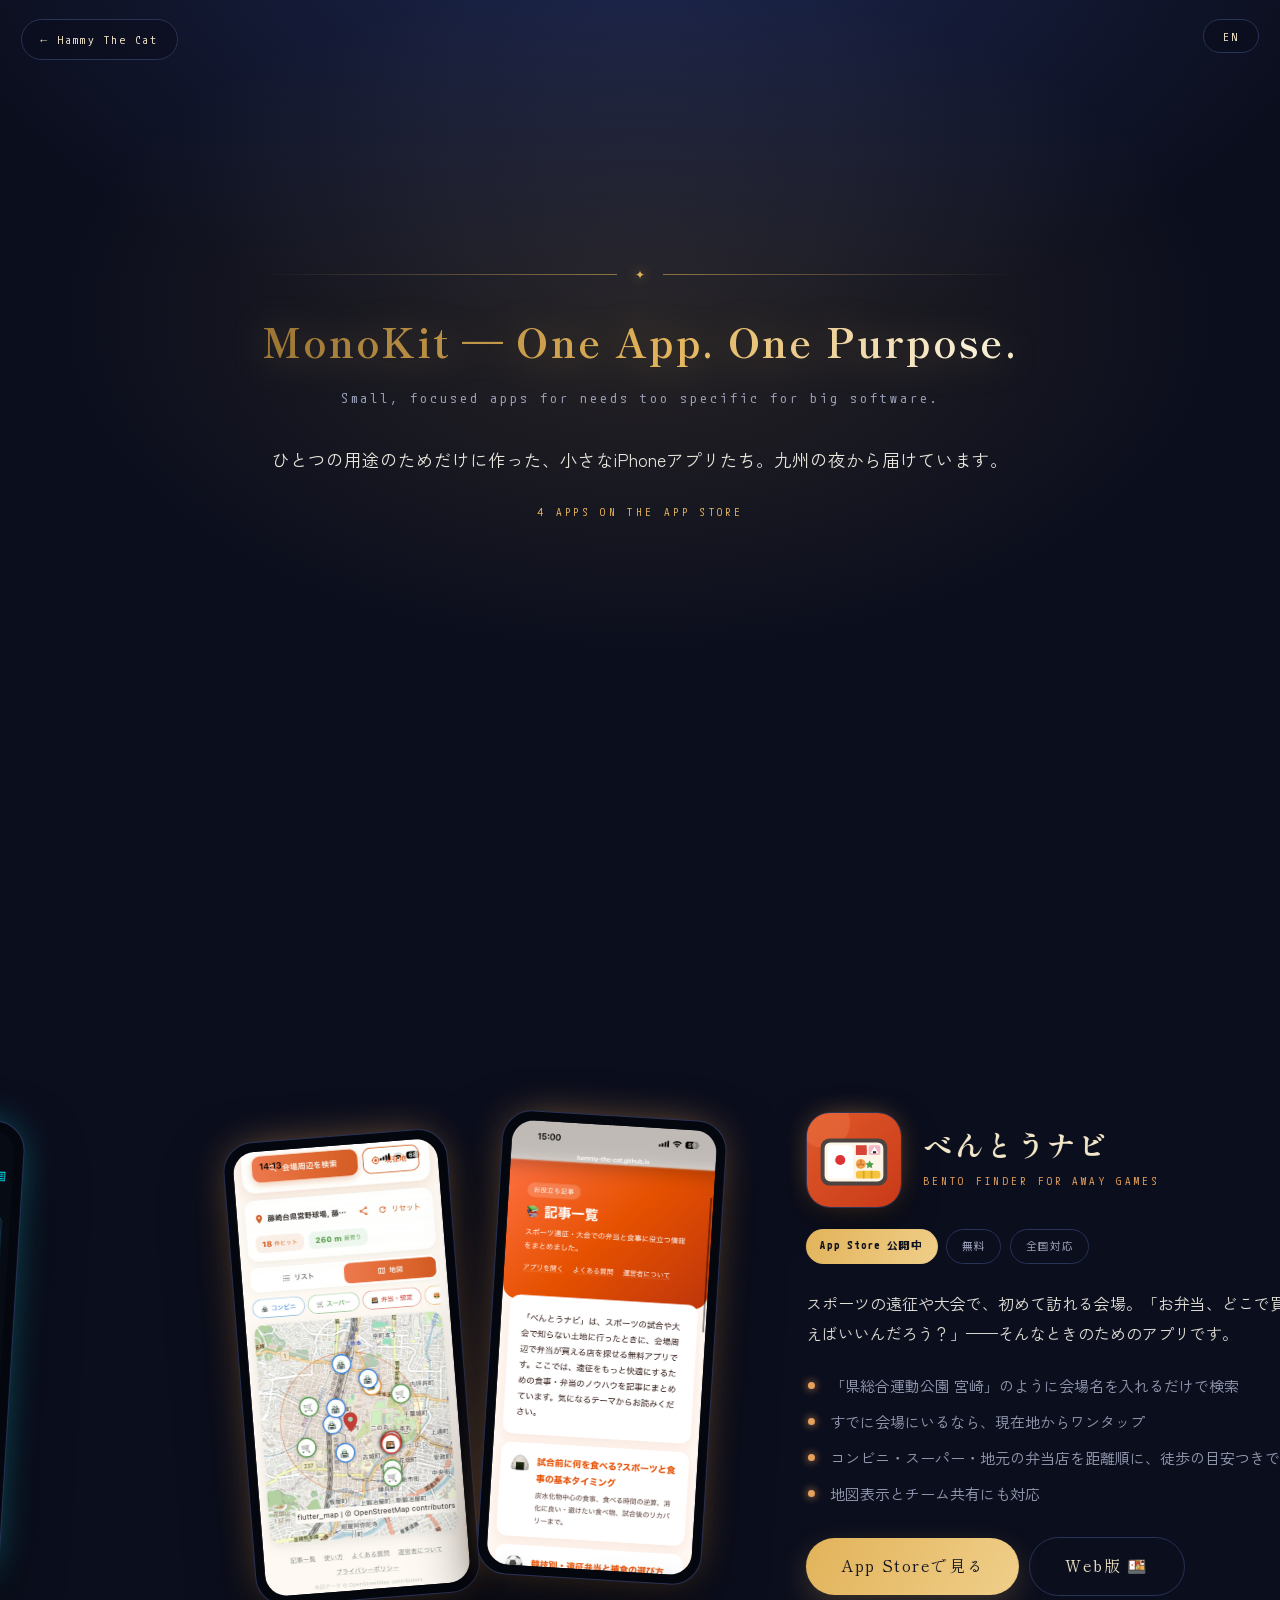
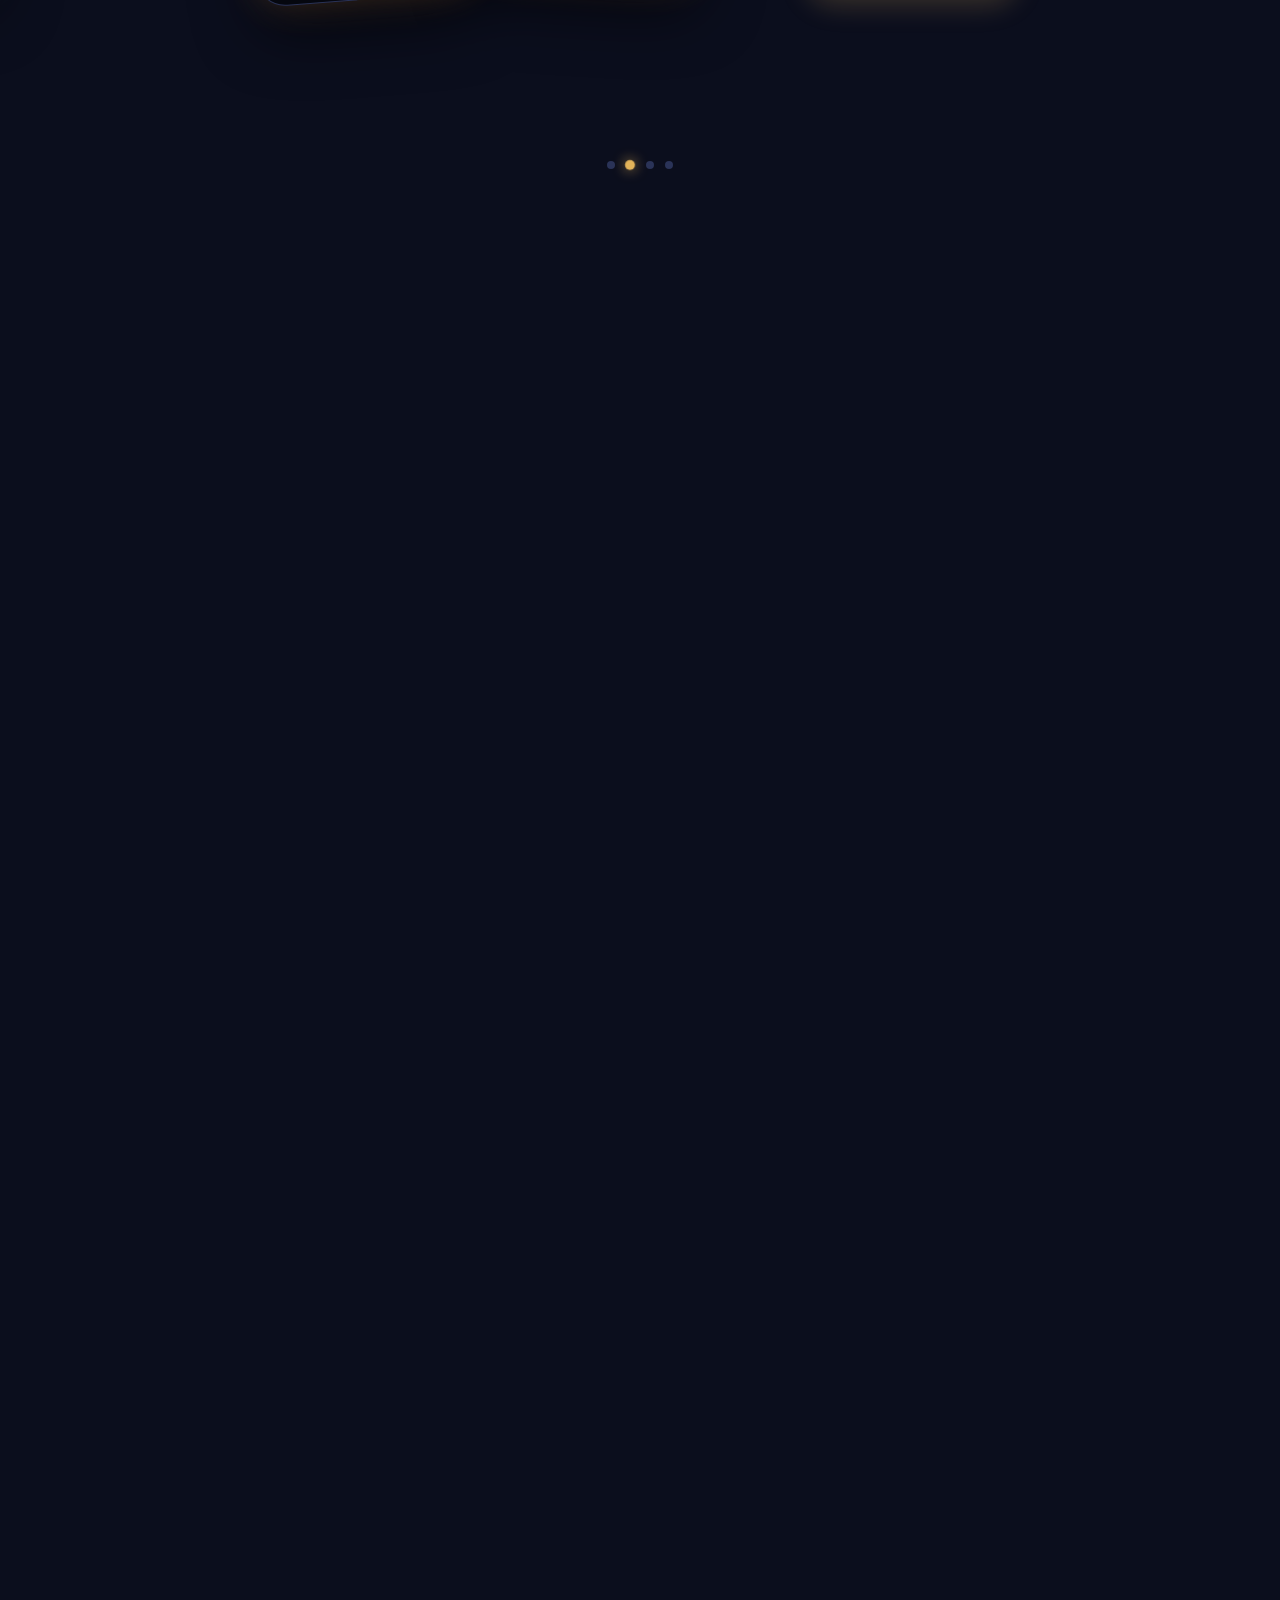
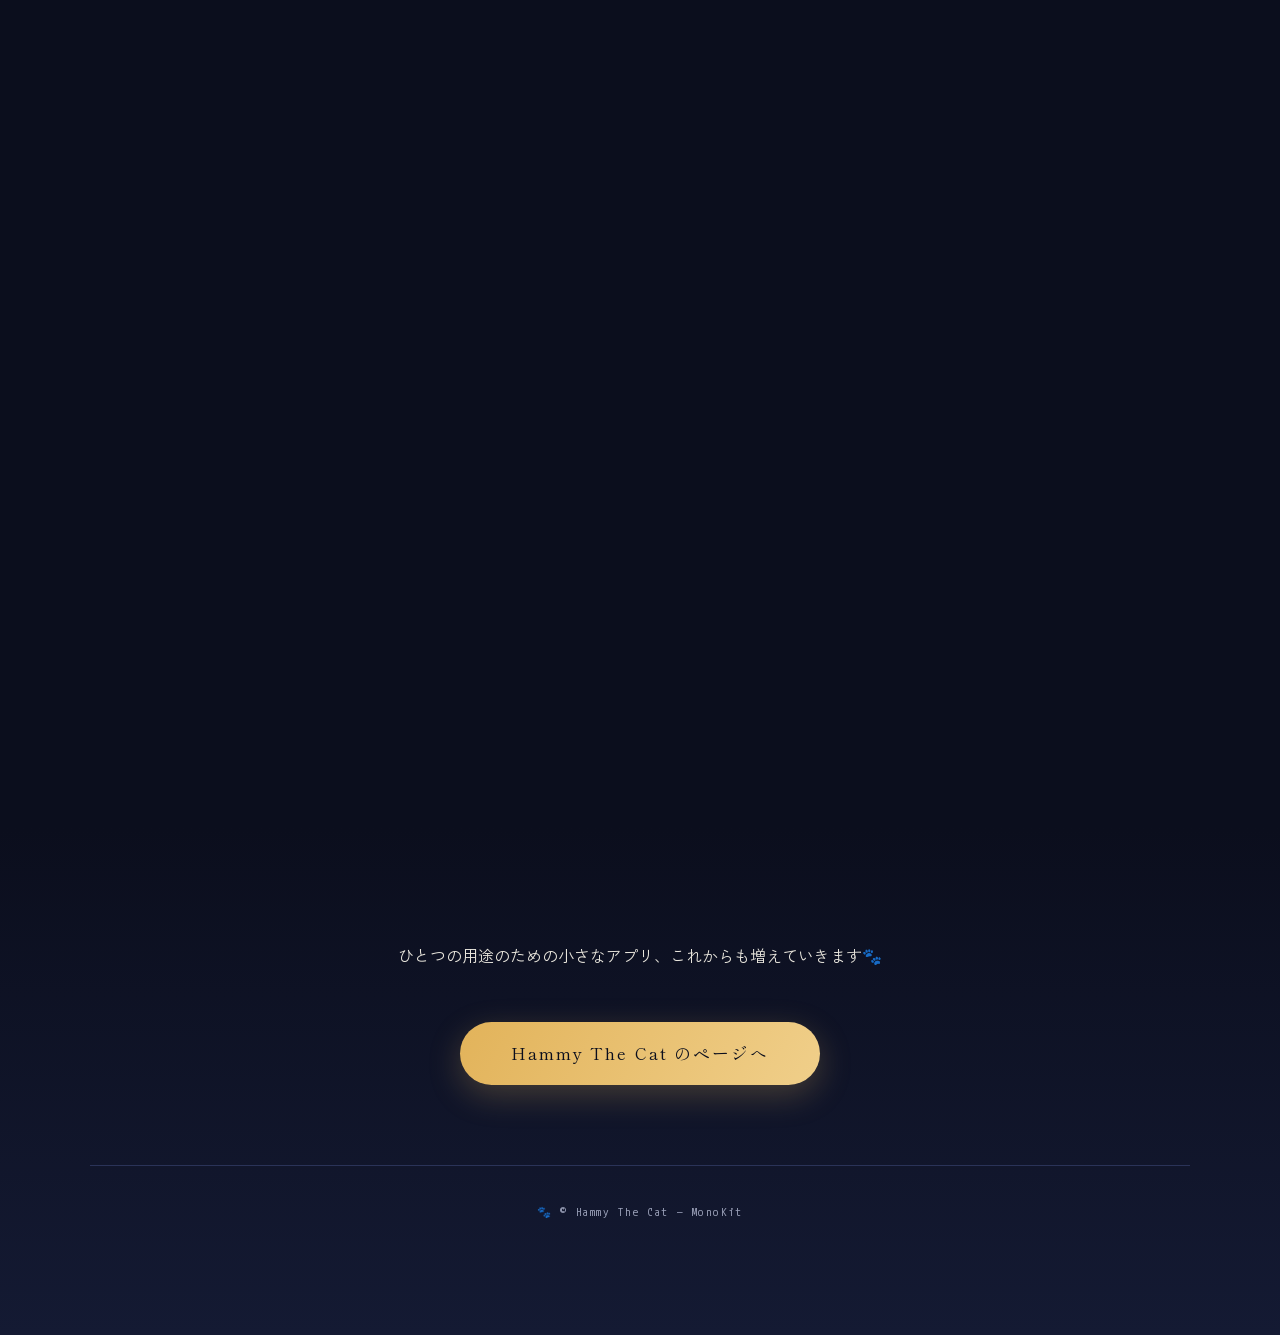
==== monokit/index.html @ 7361d7b9 "Split MonoKit into its own page at /monokit/ The app showcase moves to monokit/index.html with App S" ====
<!DOCTYPE html>
<html lang="ja">
<head>
<meta charset="UTF-8">
<meta name="viewport" content="width=device-width, initial-scale=1.0">
<title>MonoKit — One App. One Purpose.</title>
<meta name="description" content="MonoKit — 大きなソフトでは拾いきれない、ひとつの用途のための小さなiPhoneアプリたち。Pitch Chart・べんとうナビ・Field Hockey Stats・Netball Stats。">
<link rel="preconnect" href="https://fonts.googleapis.com">
<link rel="preconnect" href="https://fonts.gstatic.com" crossorigin>
<link href="https://fonts.googleapis.com/css2?family=Shippori+Mincho:wght@500;600;700;800&family=Zen+Kaku+Gothic+New:wght@400;500;700&family=M+PLUS+1+Code:wght@400;500&display=swap" rel="stylesheet">
<link rel="stylesheet" href="../assets/site.css">
</head>
<body>

<a class="mk-nav" href="../" data-en="← Hammy The Cat">← Hammy The Cat</a>
<button class="lang-toggle" id="langToggle" type="button" aria-label="Switch language / 言語を切り替え">EN</button>

<!-- ================= MONOKIT HERO ================= -->
<section class="mk-hero">
  <div class="brand-lockup fade-in">
    <div class="brand-rule" aria-hidden="true"><span class="gem">✦</span></div>
    <h1 class="brand-title" data-fit="16">MonoKit — One App. One Purpose.</h1>
    <p class="brand-sub">Small, focused apps for needs too specific for big software.</p>
    <p class="mk-lead" data-en="Tiny iPhone apps, each built for exactly one job — made at night in Kyushu, Japan.">ひとつの用途のためだけに作った、小さなiPhoneアプリたち。九州の夜から届けています。</p>
    <p class="mk-count" data-en="4 apps on the App Store">4 apps on the App Store</p>
  </div>
</section>

<!-- ================= APPS ================= -->
<section class="apps" id="apps">
  <div class="hscroll" id="appsHscroll">
    <div class="hscroll-sticky">
      <div class="hscroll-track">

  <div class="hslide" id="pitch-chart"><div class="wrap">
    <div class="app-block fade-in" style="--ab:#22d3ee">
      <div class="app-info">
        <div class="app-head">
          <div class="app-icon"><img src="../assets/img/pc-icon.png" alt="Pitch Chart アプリアイコン — スコアをつける女子マネージャーのイラスト"></div>
          <div>
            <h2 class="app-name" data-fit="21">Pitch Chart</h2>
            <span class="app-tagline" data-fit="8">Pitching Record &amp; Analysis</span>
          </div>
        </div>
        <div class="badges">
          <span class="badge gold" data-en="On the App Store">App Store 公開中</span>
          <span class="badge" data-en="¥100 · pay once">¥100 買い切り</span>
          <span class="badge" data-en="Works offline">オフライン動作</span>
        </div>
        <p class="app-desc" data-en="A pitch-by-pitch recording and analysis iPhone app for school and club baseball teams. Tap from the bench to log the type, location, and result of every single pitch.">部活動・クラブチームのための、野球の配球記録・分析iPhoneアプリ。ベンチからタップするだけで、1球ごとの球種・コース・結果を記録できます。</p>
        <ul class="app-feats">
          <li data-en="Tap the catcher&#8217;s-view strike zone to log each pitch in seconds">捕手視点のストライクゾーンをタップして1球を素早く記録</li>
          <li data-en="Outs, runners, and runs update automatically — strikeouts, bases-loaded walks, home runs and all">アウト・走者・得点は自動更新。三振も押し出しも本塁打もおまかせ</li>
          <li data-en="Situational breakdowns by batter side and runners reveal pitch-calling habits">左右打者別・走者状況別のケース分析で配球のクセが見える</li>
          <li data-en="Share game-review and tendency PDFs on the spot">試合振り返りPDF・配球傾向PDFをその場で共有</li>
          <li data-en="Data stays on your device, with team-level backup support">データは端末内に保存。チーム単位のバックアップにも対応</li>
        </ul>
        <a class="app-cta" href="https://apps.apple.com/jp/app/pitch-chart/id6800731074" target="_blank" rel="noopener noreferrer" data-en="View on the App Store">App Storeで見る</a>
      </div>
      <div class="app-visual">
        <div class="phone-row">
          <div class="phone tilt-l"><img src="../assets/img/pc-shot-record.png" alt="Pitch Chart 記録画面 — イニング・走者・得点の入力" loading="lazy"></div>
          <div class="phone tilt-r"><img src="../assets/img/pc-shot-analysis.png" alt="Pitch Chart 分析画面 — コース分布と基本データ" loading="lazy"></div>
        </div>
      </div>
    </div>
  </div></div>

  <div class="hslide" id="bento-navi"><div class="wrap">
    <div class="app-block rev fade-in" style="--ab:#e8a15c">
      <div class="app-info">
        <div class="app-head">
          <div class="app-icon"><img src="../assets/img/bn-icon.svg" alt="べんとうナビ アプリアイコン — お弁当のイラスト"></div>
          <div>
            <h2 class="app-name" data-fit="21">べんとうナビ</h2>
            <span class="app-tagline" data-fit="8">Bento Finder for Away Games</span>
          </div>
        </div>
        <div class="badges">
          <span class="badge gold" data-en="On the App Store">App Store 公開中</span>
          <span class="badge" data-en="Free">無料</span>
          <span class="badge" data-en="Works all over Japan">全国対応</span>
        </div>
        <p class="app-desc" data-en="An away game in a town you&#8217;ve never visited. &#8220;Where can we even buy bento?&#8221; — this app exists for exactly that moment.">スポーツの遠征や大会で、初めて訪れる会場。「お弁当、どこで買えばいいんだろう？」——そんなときのためのアプリです。</p>
        <ul class="app-feats">
          <li data-en="Just type the venue name — works anywhere in Japan">「県総合運動公園 宮崎」のように会場名を入れるだけで検索</li>
          <li data-en="Already at the venue? One tap searches from your current location">すでに会場にいるなら、現在地からワンタップ</li>
          <li data-en="Convenience stores, supermarkets, and local bento shops sorted by distance, with walking-time estimates">コンビニ・スーパー・地元の弁当店を距離順に、徒歩の目安つきで</li>
          <li data-en="Map view and team sharing included">地図表示とチーム共有にも対応</li>
        </ul>
        <a class="app-cta" href="https://apps.apple.com/jp/app/%E3%81%B9%E3%82%93%E3%81%A8%E3%81%86%E3%83%8A%E3%83%93/id6799425026" target="_blank" rel="noopener noreferrer" data-en="View on the App Store">App Storeで見る</a><a class="app-cta outline" href="https://bento.hammythecat.com/" target="_blank" rel="noopener noreferrer" data-en="Web version 🍱">Web版 🍱</a>
      </div>
      <div class="app-visual">
        <div class="phone-row">
          <div class="phone tilt-l"><img src="../assets/img/bn-shot-map.jpg" alt="べんとうナビ 地図画面 — 藤崎台県営野球場周辺のコンビニ・スーパー・弁当店を表示" loading="lazy"></div>
          <div class="phone tilt-r"><img src="../assets/img/bn-shot-articles.png" alt="べんとうナビ 記事一覧 — 遠征の食事に役立つお役立ち記事" loading="lazy"></div>
        </div>
      </div>
    </div>
  </div></div>

  <div class="hslide" id="field-hockey-stats"><div class="wrap">
    <div class="app-block fade-in" style="--ab:#4fc08d">
      <div class="app-info">
        <div class="app-head">
          <div class="app-icon"><img src="../assets/img/fh-icon.png" alt="Field Hockey Stats アプリアイコン — 緑のピッチにスティックとボール"></div>
          <div>
            <h2 class="app-name" data-fit="21">Field Hockey Stats</h2>
            <span class="app-tagline" data-fit="8">Fastest Field Hockey Stat Tracker</span>
          </div>
        </div>
        <div class="badges">
          <span class="badge gold" data-en="On the App Store">App Store 公開中</span>
          <span class="badge" data-en="Free · worldwide">無料・世界配信</span>
          <span class="badge" data-en="iPhone &amp; iPad">iPhone / iPad</span>
        </div>
        <p class="app-desc" data-en="The fastest way to track field hockey stats on iPhone and iPad. Record &#8220;Player &#8594; Event&#8221; in two taps while watching the game — score, stats, and the game log are all derived from a single event stream.">フィールドホッケーのスタッツを最速で記録するiPhone/iPadアプリ。試合を見ながら「選手→イベント」の2タップで記録でき、スコア・スタッツ・試合ログはすべて1本のイベント列から自動で導かれます。</p>
        <ul class="app-feats">
          <li data-en="Two taps per play: pick the player, pick the event — done">試合中の操作は2タップだけ。選手を選んで、イベントを選んで、終わり</li>
          <li data-en="Hockey-specific events: goals, shots, saves, penalty corners, and more">ゴール・シュート・セーブ・ペナルティコーナーなど、ホッケー専用のイベント設計</li>
          <li data-en="Score and player/team stats aggregate automatically — undo never leaves them stale">スコアと個人・チームスタッツは自動集計。Undoしても数字がズレない</li>
          <li data-en="No login, no cloud, fully offline — works at the far corner of the pitch">ログイン不要・完全オフライン。電波のないグラウンドでも動く</li>
          <li data-en="iPad landscape shows a live event log side panel">iPadの横画面ではライブログを並べて表示</li>
        </ul>
        <a class="app-cta" href="https://apps.apple.com/app/field-hockey-stats-tracker/id6802944632" target="_blank" rel="noopener noreferrer" data-en="View on the App Store">App Storeで見る</a>
      </div>
      <div class="app-visual">
        <div class="phone-row">
          <div class="phone tilt-l"><img src="../assets/img/fh-shot-live.png" alt="Field Hockey Stats ライブ記録画面 — 選手タイルをタップして記録" loading="lazy"></div>
          <div class="phone tilt-r"><img src="../assets/img/fh-shot-summary.png" alt="Field Hockey Stats 試合サマリー — スコアとチームスタッツ" loading="lazy"></div>
        </div>
      </div>
    </div>
  </div></div>

  <div class="hslide" id="netball-stats"><div class="wrap">
    <div class="app-block rev fade-in" style="--ab:#e0568a">
      <div class="app-info">
        <div class="app-head">
          <div class="app-icon"><img src="../assets/img/nb-icon.png" alt="Netball Stats アプリアイコン — ベリー色のコートにゴールポストとボール"></div>
          <div>
            <h2 class="app-name" data-fit="21">Netball Stats</h2>
            <span class="app-tagline" data-fit="8">Fastest Netball Stat Tracker</span>
          </div>
        </div>
        <div class="badges">
          <span class="badge gold" data-en="On the App Store">App Store 公開中</span>
          <span class="badge" data-en="Free · worldwide">無料・世界配信</span>
          <span class="badge" data-en="iPhone &amp; iPad">iPhone / iPad</span>
        </div>
        <p class="app-desc" data-en="The fastest way to track netball stats courtside. Record &#8220;Player &#8594; Event&#8221; in two taps — goals, misses, intercepts and more — and every stat is derived automatically.">ネットボールのスタッツをコートサイドで最速記録するiPhone/iPadアプリ。「選手→イベント」の2タップで、ゴール・ミス・インターセプトなどを試合を見ながら記録できます。</p>
        <ul class="app-feats">
          <li data-en="Two taps per play: pick the player, pick the event — done">試合中の操作は2タップだけ。選手を選んで、イベントを選んで、終わり</li>
          <li data-en="Netball-specific events: goal, miss, assist, intercept, deflection, rebound, turnover, penalty">ゴール・ミス・アシスト・インターセプト・ディフレクション・リバウンドなど、ネットボール専用のイベント設計</li>
          <li data-en="All seven positions from GS to GK, four quarters built in">GS〜GKの7ポジションと4クォーター制に対応</li>
          <li data-en="Shooting % and player/team stats aggregate automatically">シュート成功率と個人・チームスタッツは自動集計</li>
          <li data-en="No login, no cloud, fully offline courtside">ログイン不要・完全オフライン。コートサイドでそのまま使える</li>
        </ul>
        <a class="app-cta" href="https://apps.apple.com/app/netball-stats-tracker/id6808957187" target="_blank" rel="noopener noreferrer" data-en="View on the App Store">App Storeで見る</a>
      </div>
      <div class="app-visual">
        <div class="phone-row">
          <div class="phone tilt-l"><img src="../assets/img/nb-shot-live.png" alt="Netball Stats ライブ記録画面 — 選手タイルとスコア" loading="lazy"></div>
          <div class="phone tilt-r"><img src="../assets/img/nb-shot-events.png" alt="Netball Stats イベント選択 — Goal・Miss・Interceptなどのボタン" loading="lazy"></div>
        </div>
      </div>
    </div>
  </div></div>

      </div>
      <div class="hscroll-dots" aria-hidden="true"></div>
    </div>
  </div>
</section>

<section class="contact" style="background:linear-gradient(var(--ink),var(--indigo))">
  <div class="wrap">
    <p class="msg-jp fade-in" data-en="More small, focused apps are on the way 🐾">ひとつの用途のための小さなアプリ、これからも増えていきます🐾</p>
    <div class="cta-row fade-in">
      <a class="cta" href="../" data-en="Back to Hammy The Cat">Hammy The Cat のページへ</a>
    </div>
    <footer class="fade-in">
      <p><span class="paw">🐾</span> © Hammy The Cat — MonoKit</p>
    </footer>
  </div>
</section>

<div id="fireflies" aria-hidden="true"></div>

<script src="../assets/site.js"></script>
</body>
</html>
---- assets/site.css ----
:root{
  --ink:#0b0e1d;           /* 夜 — base night */
  --indigo:#141a33;        /* 藍 — surface */
  --indigo-2:#1b2347;      /* raised surface */
  --line:#2a3358;          /* hairline */
  --moon:#f3e7c9;          /* 月 — warm cream */
  --gold:#e2b35a;          /* 提灯 — lantern gold */
  --gold-soft:rgba(226,179,90,.16);
  --sakura:#e191a4;        /* 桜 — soft accent */
  --teal:#6fd3c3;          /* チャート — fx accent */
  --text:#e9e6dd;
  --text-dim:#9aa0b8;
  --display:'Shippori Mincho',serif;
  --body:'Zen Kaku Gothic New',sans-serif;
  --mono:'M PLUS 1 Code',monospace;
}
*{margin:0;padding:0;box-sizing:border-box}
html{scroll-behavior:smooth}
body{
  font-family:var(--body);
  background:var(--ink);
  color:var(--text);
  overflow-x:hidden;
  line-height:1.9;
}
::selection{background:var(--gold);color:var(--ink)}
a{color:inherit}

/* ---------- reveal ---------- */
.fade-in{opacity:0;transform:translateY(28px);transition:opacity .9s ease,transform .9s ease}
.fade-in.show{opacity:1;transform:none}

/* ---------- auto-fit text（幅に収まるまで縮小） ---------- */
[data-fit]{white-space:nowrap}
[data-fit].fit-wrap{white-space:normal}
.app-head>div:not(.app-icon){min-width:0;flex:1}
h2,.brand-sub{text-wrap:balance}

/* ---------- language toggle ---------- */
.lang-toggle{
  position:fixed;top:1.2rem;right:1.3rem;z-index:20;
  font-family:var(--mono);font-size:.72rem;letter-spacing:.18em;
  color:var(--moon);background:rgba(11,14,29,.55);
  border:1px solid var(--line);border-radius:999px;
  padding:.52rem 1.15rem;cursor:pointer;
  backdrop-filter:blur(6px);
  transition:border-color .3s,color .3s,box-shadow .3s;
}
.lang-toggle:hover{border-color:var(--gold);color:var(--gold);box-shadow:0 0 18px -6px var(--gold)}

/* ---------- section scaffolding ---------- */
section{position:relative;padding:7rem 1.5rem}
.wrap{max-width:1100px;margin:0 auto;position:relative}

/* vertical kanji eyebrow */
.tate{
  position:absolute;left:-4.5rem;top:.4rem;
  writing-mode:vertical-rl;
  font-family:var(--display);font-size:1.05rem;letter-spacing:.55em;
  color:var(--gold);opacity:.85;
}
.tate::after{
  content:"";display:block;width:1px;height:64px;margin:18px auto 0;
  background:linear-gradient(var(--gold),transparent);
}
.sec-head{position:relative;margin-bottom:3.5rem}
.sec-en{
  font-family:var(--mono);font-size:.72rem;letter-spacing:.45em;
  text-transform:uppercase;color:var(--text-dim);display:block;margin-bottom:.9rem;
}
h2{
  font-family:var(--display);font-weight:700;
  font-size:clamp(2rem,5vw,3.1rem);letter-spacing:.04em;color:var(--moon);
}
h2 em{font-style:normal;color:var(--gold)}

/* ====================================================
   HERO — 九州の夜、月、猫
==================================================== */
.hero{
  min-height:100svh;display:flex;align-items:flex-end;justify-content:center;
  padding:4rem 1.5rem 7.5rem;
  background:
    linear-gradient(rgba(11,14,29,.02) 0%, rgba(11,14,29,.18) 50%, rgba(11,14,29,.72) 82%, var(--ink) 100%),
    url('img/hero-night.png') center/cover no-repeat,
    var(--ink);
}
#sky{position:absolute;inset:0;overflow:hidden;pointer-events:none}
.star{
  position:absolute;border-radius:50%;background:var(--moon);
  animation:twinkle var(--tw,4s) ease-in-out infinite;
}
@keyframes twinkle{0%,100%{opacity:.15}50%{opacity:.85}}

/* ---------- 夜霧 — ゆっくり流れる薄雲 ---------- */
.haze{
  position:absolute;pointer-events:none;border-radius:50%;
  filter:blur(46px);will-change:transform;
}
.haze.a{
  top:10%;width:54vw;height:26vh;
  background:radial-gradient(ellipse at center, rgba(243,231,201,.07), transparent 70%);
  animation:drift 90s linear infinite;
}
.haze.b{
  top:42%;width:44vw;height:20vh;
  background:radial-gradient(ellipse at center, rgba(142,155,240,.06), transparent 70%);
  animation:drift 130s linear infinite;
  animation-delay:-60s;
}
@keyframes drift{
  0%{transform:translateX(-60vw)}
  100%{transform:translateX(110vw)}
}

/* ---------- 流れ星 ---------- */
.shooting{
  position:absolute;height:2px;width:130px;border-radius:2px;
  background:linear-gradient(90deg, var(--moon), transparent);
  opacity:0;pointer-events:none;
  transform:rotate(-30deg);
  animation:shoot var(--dur,11s) ease-in infinite;
  animation-delay:var(--delay,0s);
}
.shooting.s1{top:14%;left:68%}
.shooting.s2{top:30%;left:22%;--dur:15s;--delay:6s;width:100px}
@keyframes shoot{
  0%{opacity:0;transform:rotate(-30deg) translateX(0)}
  2%{opacity:.95}
  8%{opacity:0;transform:rotate(-30deg) translateX(-300px)}
  100%{opacity:0;transform:rotate(-30deg) translateX(-300px)}
}

/* ---------- 蛍 — ページ全体を舞う光 ---------- */
#fireflies{
  position:fixed;inset:0;z-index:6;
  pointer-events:none;mix-blend-mode:screen;overflow:hidden;
}
.fly{
  position:absolute;bottom:-4vh;border-radius:50%;
  background:var(--gold);
  box-shadow:0 0 10px 3px rgba(226,179,90,.45);
  opacity:0;will-change:transform;
  animation:
    rise var(--d,26s) linear infinite,
    sway var(--s,5s) ease-in-out infinite alternate,
    glow 3.4s ease-in-out infinite;
  animation-delay:var(--delay,0s),var(--delay,0s),0s;
}
@keyframes rise{
  0%{transform:translateY(0);opacity:0}
  8%{opacity:var(--o,.55)}
  80%{opacity:calc(var(--o,.55)*.7)}
  100%{transform:translateY(-118vh);opacity:0}
}
@keyframes sway{from{margin-left:0}to{margin-left:34px}}
@keyframes glow{0%,100%{filter:brightness(.6)}50%{filter:brightness(1.5)}}

.hero-inner{position:relative;text-align:center;z-index:2}

.hero h1{
  font-family:var(--display);font-weight:800;
  font-size:clamp(2.6rem,8vw,5.4rem);
  letter-spacing:.03em;line-height:1.15;color:var(--moon);
  text-shadow:0 4px 34px rgba(0,0,0,.75), 0 1px 8px rgba(0,0,0,.55);
}
.hero h1 .dot{color:var(--gold)}
.hero .romaji{
  font-family:var(--mono);font-size:clamp(.7rem,1.6vw,.85rem);
  letter-spacing:.6em;color:var(--text-dim);text-transform:uppercase;
  display:block;margin-top:1.1rem;
}
.hero .tagline{
  margin-top:1.6rem;font-size:clamp(1rem,2.4vw,1.25rem);color:var(--text);
  text-shadow:0 2px 14px rgba(0,0,0,.8);
}
.hero .tagline strong{
  color:var(--gold);font-weight:700;
  border-bottom:1px solid var(--gold-soft);padding-bottom:2px;
}
.scroll-cue{
  position:absolute;bottom:2.2rem;left:50%;transform:translateX(-50%);
  display:flex;flex-direction:column;align-items:center;gap:.7rem;
  color:var(--text-dim);font-family:var(--mono);font-size:.65rem;letter-spacing:.4em;
  text-transform:uppercase;z-index:2;
}
.scroll-cue span{writing-mode:vertical-rl}
.scroll-cue i{
  width:1px;height:54px;background:linear-gradient(var(--gold),transparent);
  display:block;animation:drip 2.2s ease-in-out infinite;
}
@keyframes drip{0%{transform:scaleY(0);transform-origin:top}45%{transform:scaleY(1);transform-origin:top}55%{transform:scaleY(1);transform-origin:bottom}100%{transform:scaleY(0);transform-origin:bottom}}

/* ====================================================
   ABOUT
==================================================== */
.about{background:linear-gradient(var(--ink), var(--indigo) 30%, var(--indigo))}
.about-grid{max-width:720px}

/* round avatar */
.avatar-row{display:flex;align-items:center;gap:1.4rem;margin-bottom:2rem}
.avatar{
  position:relative;flex-shrink:0;
  width:128px;height:128px;border-radius:50%;
  padding:4px;
  background:conic-gradient(from 210deg, var(--gold), #f0cf8a, var(--gold-soft), var(--gold));
  box-shadow:0 0 36px rgba(226,179,90,.22), 0 10px 28px rgba(0,0,0,.4);
}
.avatar img{
  width:100%;height:100%;border-radius:50%;
  object-fit:cover;display:block;
  border:3px solid var(--ink);
  transition:transform .5s cubic-bezier(.2,.8,.2,1);
}
.avatar:hover img{transform:scale(1.06) rotate(-2deg)}
.avatar::after{
  content:"🐾";position:absolute;right:-4px;bottom:-2px;
  font-size:1.2rem;filter:drop-shadow(0 2px 6px rgba(0,0,0,.5));
}
.avatar-name{font-family:var(--display);color:var(--moon);font-size:1.1rem;letter-spacing:.06em}
.avatar-name small{
  display:block;font-family:var(--mono);font-size:.62rem;
  letter-spacing:.32em;color:var(--text-dim);text-transform:uppercase;margin-top:.3rem;
}
.about p{color:var(--text);margin-bottom:1.4rem;font-size:1.02rem}
.about p:last-child{margin-bottom:0}
.about .lede::first-letter{
  font-family:var(--display);font-size:2.4em;color:var(--gold);
  float:left;line-height:1;padding-right:.12em;
}

/* ====================================================
   APPS — iOSアプリ ショーケース
==================================================== */
.apps{background:var(--ink)}

/* ---- MonoKit ブランドロックアップ ---- */
.brand-lockup{
  text-align:center;
  margin:0 auto 4.5rem;
  max-width:760px;
}
.brand-rule{
  display:flex;align-items:center;gap:1.1rem;
  margin-bottom:2.2rem;
}
.brand-rule::before,.brand-rule::after{
  content:"";flex:1;height:1px;
  background:linear-gradient(90deg, transparent, rgba(226,179,90,.55));
}
.brand-rule::after{
  background:linear-gradient(90deg, rgba(226,179,90,.55), transparent);
}
.brand-rule .gem{
  color:var(--gold);font-size:.72rem;line-height:1;
  text-shadow:0 0 12px rgba(226,179,90,.8);
  animation:gemPulse 3.6s ease-in-out infinite;
}
@keyframes gemPulse{
  0%,100%{opacity:.55;text-shadow:0 0 6px rgba(226,179,90,.4)}
  50%{opacity:1;text-shadow:0 0 16px rgba(226,179,90,.95)}
}
.brand-title{
  font-family:var(--display);font-weight:700;
  font-size:clamp(1.5rem,3.6vw,2.35rem);
  letter-spacing:.06em;line-height:1.3;
  background:linear-gradient(
    105deg,
    #9a7433 0%, #e2b35a 22%, #f9f0d8 38%, #e2b35a 50%,
    #b8873f 62%, #f3e7c9 80%, #9a7433 100%
  );
  background-size:250% auto;
  -webkit-background-clip:text;background-clip:text;
  color:transparent;
  filter:drop-shadow(0 2px 18px rgba(226,179,90,.28));
  animation:goldSheen 7s linear infinite;
}
@keyframes goldSheen{
  0%{background-position:0% center}
  100%{background-position:-250% center}
}
.brand-sub{
  margin-top:1.15rem;
  font-family:var(--mono);
  font-size:clamp(.72rem,1.6vw,.85rem);
  letter-spacing:.22em;
  color:var(--text-dim);
}
@media (prefers-reduced-motion:reduce){
  .brand-title{background-position:35% center}
}
.app-block{
  display:grid;grid-template-columns:1.05fr .95fr;gap:3.5rem;align-items:center;
  padding:3.4rem 0;
}
.hslide+.hslide .app-block{border-top:1px solid var(--line)}

/* ---- スクロール連動 横スライドショーケース（PCのみJSで有効化） ---- */
.apps{padding-left:0;padding-right:0}
.apps>.wrap{padding:0 1.5rem}
.hslide{padding:0 1.5rem}
.hscroll-dots{display:none}
.hscroll.active .hscroll-sticky{
  position:sticky;top:0;height:100svh;overflow:hidden;
  display:flex;flex-direction:column;justify-content:center;
}
.hscroll.active .hscroll-track{
  display:flex;align-items:center;will-change:transform;
}
.hscroll.active .hslide{
  flex:0 0 100vw;min-width:100vw;
  display:flex;align-items:center;justify-content:center;
}
.hscroll.active .hslide .wrap{width:100%}
.hscroll.active .hslide .app-block{border-top:none;padding:2rem 0}
.hscroll.active .hscroll-dots{
  display:flex;gap:.7rem;justify-content:center;
  position:absolute;left:0;right:0;bottom:2.2rem;
}
.hdot{
  width:8px;height:8px;border-radius:50%;
  background:var(--line);transition:background .35s,box-shadow .35s,transform .35s;
}
.hdot.on{
  background:var(--gold);transform:scale(1.25);
  box-shadow:0 0 10px rgba(226,179,90,.8);
}
.app-block.rev .app-info{order:2}
.app-block.rev .app-visual{order:1}
.app-head{display:flex;align-items:center;gap:1.3rem;margin-bottom:1.3rem}
.app-icon{
  width:96px;height:96px;border-radius:24px;flex-shrink:0;overflow:hidden;
  border:1px solid var(--line);
  box-shadow:0 14px 34px rgba(0,0,0,.5), 0 0 30px -12px var(--ab,var(--gold));
}
.app-icon img,.app-icon svg{width:100%;height:100%;display:block}
.app-name{font-family:var(--display);font-weight:700;font-size:1.85rem;color:var(--moon);letter-spacing:.03em;line-height:1.2}
.app-tagline{font-family:var(--mono);font-size:.7rem;letter-spacing:.28em;text-transform:uppercase;color:var(--ab,var(--gold));display:block;margin-top:.5rem}
.badges{display:flex;flex-wrap:wrap;gap:.55rem;margin:0 0 1.5rem}
.badge{
  font-family:var(--mono);font-size:.66rem;letter-spacing:.1em;
  padding:.42rem .9rem;border-radius:999px;
  border:1px solid var(--line);color:var(--text-dim);
}
.badge.gold{
  color:var(--ink);font-weight:700;border:none;
  background:linear-gradient(120deg,var(--gold),#f0cf8a);
}
.app-desc{color:var(--text);font-size:1rem;margin-bottom:1.5rem}
.app-feats{list-style:none;display:grid;gap:.65rem;margin-bottom:1.9rem}
.app-feats li{
  position:relative;padding-left:1.5rem;
  color:var(--text-dim);font-size:.94rem;line-height:1.7;
}
.app-feats li::before{
  content:"";position:absolute;left:2px;top:.62em;width:7px;height:7px;
  border-radius:50%;background:var(--ab,var(--gold));
  box-shadow:0 0 8px var(--ab,var(--gold));
}
.app-cta{
  display:inline-block;text-decoration:none;
  font-family:var(--display);font-size:.98rem;letter-spacing:.1em;
  color:var(--ink);background:linear-gradient(120deg,var(--gold),#f0cf8a);
  padding:.85rem 2.2rem;border-radius:999px;
  box-shadow:0 10px 28px rgba(226,179,90,.22);
  transition:transform .4s,box-shadow .4s;
}
.app-cta:hover{transform:translateY(-3px);box-shadow:0 15px 38px rgba(226,179,90,.35)}
.app-cta.ghost{
  color:var(--text-dim);background:none;border:1px solid var(--line);
  box-shadow:none;cursor:default;
}
.app-cta.ghost:hover{transform:none}
.app-cta.outline{
  color:var(--moon);background:none;border:1px solid var(--line);box-shadow:none;
  margin-left:.6rem;
}
.app-cta.outline:hover{border-color:var(--ab,var(--gold));color:var(--ab,var(--gold))}

/* ---- ポートフォリオ側: MonoKit 要約カード ---- */
.mk-grid{
  display:grid;grid-template-columns:repeat(auto-fit,minmax(230px,1fr));gap:1.1rem;
  max-width:1100px;margin:0 auto;
}
.mk-card{
  display:flex;align-items:center;gap:1rem;text-decoration:none;
  padding:1.1rem 1.2rem;border-radius:18px;
  background:var(--indigo);border:1px solid var(--line);
  transition:transform .45s cubic-bezier(.2,.8,.2,1),border-color .45s,box-shadow .45s;
}
.mk-card:hover,.mk-card:focus-visible{
  transform:translateY(-5px);border-color:var(--ab,var(--gold));
  box-shadow:0 18px 40px rgba(0,0,0,.45),0 0 28px -12px var(--ab,var(--gold));
}
.mk-card img,.mk-card svg{width:58px;height:58px;border-radius:14px;flex-shrink:0;display:block}
.mk-card b{display:block;font-family:var(--display);font-size:1.05rem;color:var(--moon);letter-spacing:.03em;line-height:1.35}
.mk-card small{display:block;font-size:.78rem;color:var(--text-dim);line-height:1.5;margin-top:.2rem}
.mk-more{text-align:center;margin-top:2.8rem}

/* ---- MonoKit ページ ---- */
.mk-nav{
  position:fixed;top:1.2rem;left:1.3rem;z-index:20;
  font-family:var(--mono);font-size:.72rem;letter-spacing:.18em;text-decoration:none;
  color:var(--moon);background:rgba(11,14,29,.55);
  border:1px solid var(--line);border-radius:999px;
  padding:.52rem 1.15rem;backdrop-filter:blur(6px);
  transition:border-color .3s,color .3s;
}
.mk-nav:hover{border-color:var(--gold);color:var(--gold)}
.mk-hero{
  min-height:88svh;display:flex;align-items:center;justify-content:center;
  background:
    radial-gradient(900px 520px at 50% 40%, rgba(226,179,90,.13), transparent 65%),
    radial-gradient(1200px 700px at 50% -10%, #1d2750 0%, transparent 60%),
    var(--ink);
}
.mk-hero .brand-lockup{margin-bottom:0}
.mk-hero .brand-title{font-size:clamp(1.8rem,5vw,3.4rem)}
.mk-lead{margin-top:2rem;color:var(--text);font-size:clamp(.95rem,2.2vw,1.1rem)}
.mk-count{
  margin-top:1.6rem;font-family:var(--mono);font-size:.7rem;letter-spacing:.3em;
  text-transform:uppercase;color:var(--gold);
}
.cta-note{display:block;margin-top:.8rem;font-size:.78rem;color:var(--text-dim)}
/* iPhone枠 */
.phone-row{display:flex;gap:1.6rem;justify-content:center;align-items:center}
.phone{
  width:min(225px,40vw);border-radius:30px;padding:9px;flex-shrink:0;
  background:#05070f;border:1px solid #2a3358;
  box-shadow:0 26px 60px rgba(0,0,0,.6), 0 0 44px -16px var(--ab,var(--gold));
}
.phone img{width:100%;border-radius:22px;display:block}
.phone.tilt-l{transform:rotate(-4.5deg) translateY(14px)}
.phone.tilt-r{transform:rotate(3.5deg) translateY(-6px)}

/* ====================================================
   PROJECTS（お遊びアプリ）
==================================================== */
.projects{background:var(--ink)}
.projects .lead{color:var(--text-dim);max-width:640px;margin-top:-2rem;margin-bottom:3.2rem}
.proj-grid{display:grid;grid-template-columns:repeat(2,1fr);gap:1.5rem}
.proj{
  position:relative;display:flex;flex-direction:column;text-decoration:none;
  background:var(--indigo);border:1px solid var(--line);border-radius:20px;overflow:hidden;
  transition:transform .55s cubic-bezier(.2,.8,.2,1),border-color .55s,box-shadow .55s;
}
.proj:hover,.proj:focus-visible{
  transform:translateY(-10px);
  border-color:var(--pb,var(--gold));
  box-shadow:0 26px 56px rgba(0,0,0,.5), 0 0 36px -14px var(--pb,var(--gold));
}
/* 通し番号（壱・弐・参） */
.proj .num{
  position:absolute;top:.9rem;left:1.1rem;z-index:3;
  font-family:var(--display);font-weight:700;font-size:.8rem;letter-spacing:.3em;
  color:var(--moon);opacity:.85;
  writing-mode:vertical-rl;
  padding:.6rem .3rem;
  background:rgba(11,14,29,.45);border:1px solid rgba(243,231,201,.25);
  border-radius:999px;backdrop-filter:blur(4px);
}
/* ビジュアル */
.proj-visual{
  position:relative;height:250px;display:flex;align-items:center;justify-content:center;
  overflow:hidden;
}
.proj-visual .scene{
  position:absolute;inset:0;width:100%;height:100%;
  background-size:cover;background-position:center;background-repeat:no-repeat;
  transition:transform .9s cubic-bezier(.2,.8,.2,1);
}
.proj:hover .proj-visual .scene{transform:scale(1.07)}
.proj-visual::after{
  content:"";position:absolute;inset:0;z-index:1;
  background:linear-gradient(rgba(11,14,29,0) 40%, rgba(11,14,29,.72));
}
.proj-visual .big{
  position:relative;z-index:2;font-size:3.6rem;
  filter:drop-shadow(0 8px 22px rgba(0,0,0,.55));
  transition:transform .55s cubic-bezier(.2,.8,.2,1);
}
.proj:hover .proj-visual .big{transform:scale(1.14) translateY(-4px)}
.proj-visual .zen{
  font-family:var(--display);font-size:3.8rem;font-weight:800;color:var(--moon);
  text-shadow:0 6px 32px rgba(0,0,0,.5);
}
/* 準備中カード */
.proj.soon{cursor:default}
.proj .soon-tag{
  position:absolute;right:1rem;bottom:.9rem;z-index:3;
  font-family:var(--mono);font-size:.66rem;letter-spacing:.28em;text-transform:uppercase;
  color:var(--text-dim);background:rgba(11,14,29,.6);
  border:1px solid var(--line);
  padding:.45rem .95rem;border-radius:999px;backdrop-filter:blur(4px);
}
/* 「見る」リボン — ホバーで現れる */
.proj .view{
  position:absolute;right:1rem;bottom:.9rem;z-index:3;
  display:flex;align-items:center;gap:.45rem;
  font-family:var(--mono);font-size:.66rem;letter-spacing:.28em;text-transform:uppercase;
  color:var(--ink);background:linear-gradient(120deg,var(--gold),#f0cf8a);
  padding:.45rem .95rem;border-radius:999px;
  opacity:0;transform:translateY(8px);
  transition:opacity .45s,transform .45s;
}
.proj:hover .view,.proj:focus-visible .view{opacity:1;transform:none}
.proj .view svg{width:11px;height:11px}
/* 本文 */
.proj-body{padding:1.7rem 1.6rem 1.9rem;display:flex;flex-direction:column;flex:1;position:relative}
.proj-body::before{
  content:"";position:absolute;top:0;left:1.6rem;right:1.6rem;height:1px;
  background:linear-gradient(90deg, var(--pb,var(--gold)), transparent 70%);
  opacity:.45;
}
.proj-body .en{
  font-family:var(--mono);font-size:.6rem;letter-spacing:.34em;text-transform:uppercase;
  color:var(--pb,var(--gold));margin-bottom:.55rem;
}
.proj-body h3{
  font-family:var(--display);font-size:1.3rem;color:var(--moon);
  letter-spacing:.04em;margin-bottom:.75rem;
}
.proj-body p{font-size:.92rem;color:var(--text-dim);flex:1;margin:0}

/* ====================================================
   CONTACT
==================================================== */
.contact{
  background:
    radial-gradient(800px 420px at 50% 115%, rgba(226,179,90,.10), transparent 65%),
    linear-gradient(rgba(11,14,29,.92) 0%, rgba(11,14,29,.72) 55%, rgba(20,26,51,.88) 100%),
    url('img/contact-night.png') center/cover no-repeat,
    linear-gradient(var(--ink), var(--indigo));
  text-align:center;
}
.contact .tate{left:50%;transform:translateX(-50%);top:-1.5rem;position:relative;display:inline-block;margin-bottom:2rem}
.contact h2{margin-bottom:1.6rem}
.contact .msg{color:var(--text-dim);max-width:560px;margin:0 auto 1rem}
.contact .msg-jp{color:var(--text);max-width:560px;margin:0 auto 3.2rem}
.contact-grid{
  display:grid;grid-template-columns:repeat(2,minmax(0,260px));gap:1.2rem;
  justify-content:center;margin-bottom:3.2rem;
}
.c-card{
  position:relative;display:block;text-decoration:none;text-align:center;
  border-radius:16px;padding:1.8rem 1.4rem;overflow:hidden;
  transition:transform .45s cubic-bezier(.2,.8,.2,1),box-shadow .45s,border-color .45s;
}
.c-card:hover,.c-card:focus-visible{transform:translateY(-6px)}
.c-card .logo{display:flex;justify-content:center;margin-bottom:.95rem}
.c-card .logo svg{width:30px;height:30px}
.c-card h3{font-family:var(--body);font-weight:700;font-size:1rem;letter-spacing:.02em;margin-bottom:.3rem}
.c-card p{font-family:var(--mono);font-size:.78rem;transition:opacity .35s}
.c-card .go{
  position:absolute;top:.9rem;right:1rem;
  opacity:0;transform:translate(-4px,4px);transition:.4s;
}
.c-card:hover .go{opacity:1;transform:none}
.c-card .go svg{width:13px;height:13px}

/* X — 黒背景に白 */
.c-x{
  background:#000;
  border:1px solid #2f3336;
  color:#fff;
}
.c-x h3{color:#fff}
.c-x p{color:#8b98a5}
.c-x:hover{border-color:#e7e9ea;box-shadow:0 16px 38px rgba(0,0,0,.55), 0 0 26px -10px rgba(255,255,255,.45)}
.c-x:hover p{color:#e7e9ea}
.c-x .logo svg,.c-x .go svg{fill:#fff;stroke:#fff}

/* Substack — オレンジと白 */
.c-substack{
  background:#FF6719;
  border:1px solid #ff8547;
  color:#fff;
}
.c-substack::before{
  content:"";position:absolute;inset:0;
  background:linear-gradient(155deg, rgba(255,255,255,.16), transparent 55%);
  pointer-events:none;
}
.c-substack h3{color:#fff}
.c-substack p{color:rgba(255,255,255,.85)}
.c-substack:hover{border-color:#fff;box-shadow:0 16px 38px rgba(0,0,0,.45), 0 0 30px -8px rgba(255,103,25,.8)}
.c-substack:hover p{color:#fff}
.c-substack .logo svg,.c-substack .go svg{fill:#fff;stroke:#fff}
.cta-row{display:flex;justify-content:center;align-items:center;gap:1.1rem;flex-wrap:wrap}
.cta{
  display:inline-block;text-decoration:none;
  font-family:var(--display);font-size:1.05rem;letter-spacing:.12em;
  color:var(--ink);background:linear-gradient(120deg,var(--gold),#f0cf8a);
  padding:1rem 3.2rem;border-radius:999px;
  box-shadow:0 10px 32px rgba(226,179,90,.25);
  transition:transform .4s,box-shadow .4s;
}
.cta:hover{transform:translateY(-3px);box-shadow:0 16px 42px rgba(226,179,90,.38)}
.cta.substack{
  color:#fff;
  background:linear-gradient(120deg,#FF6719,#ff8a47);
  box-shadow:0 10px 32px rgba(255,103,25,.28);
}
.cta.substack:hover{box-shadow:0 16px 42px rgba(255,103,25,.42)}
footer{
  margin-top:5rem;padding-top:2.2rem;border-top:1px solid var(--line);
  font-family:var(--mono);font-size:.7rem;letter-spacing:.14em;color:var(--text-dim);
}
footer .paw{color:var(--gold)}

/* ====================================================
   responsive / a11y
==================================================== */
@media (max-width:980px){
  .tate{position:static;writing-mode:horizontal-tb;letter-spacing:.4em;display:inline-block;margin-bottom:1rem}
  .tate::after{display:none}
  .proj-grid{grid-template-columns:1fr 1fr}
  .app-block{grid-template-columns:1fr;gap:2.6rem}
  .app-block.rev .app-info{order:1}
  .app-block.rev .app-visual{order:2}
}
@media (max-width:640px){
  section{padding:5rem 1.25rem}
  .app-tagline{letter-spacing:.14em}
  .proj-grid{grid-template-columns:1fr}
  .contact-grid{grid-template-columns:1fr;max-width:320px;margin-left:auto;margin-right:auto}
}
:focus-visible{outline:2px solid var(--gold);outline-offset:3px;border-radius:4px}
@media (prefers-reduced-motion:reduce){
  *,*::before,*::after{animation:none!important;transition:none!important}
  html{scroll-behavior:auto}
  .fade-in{opacity:1;transform:none}
}
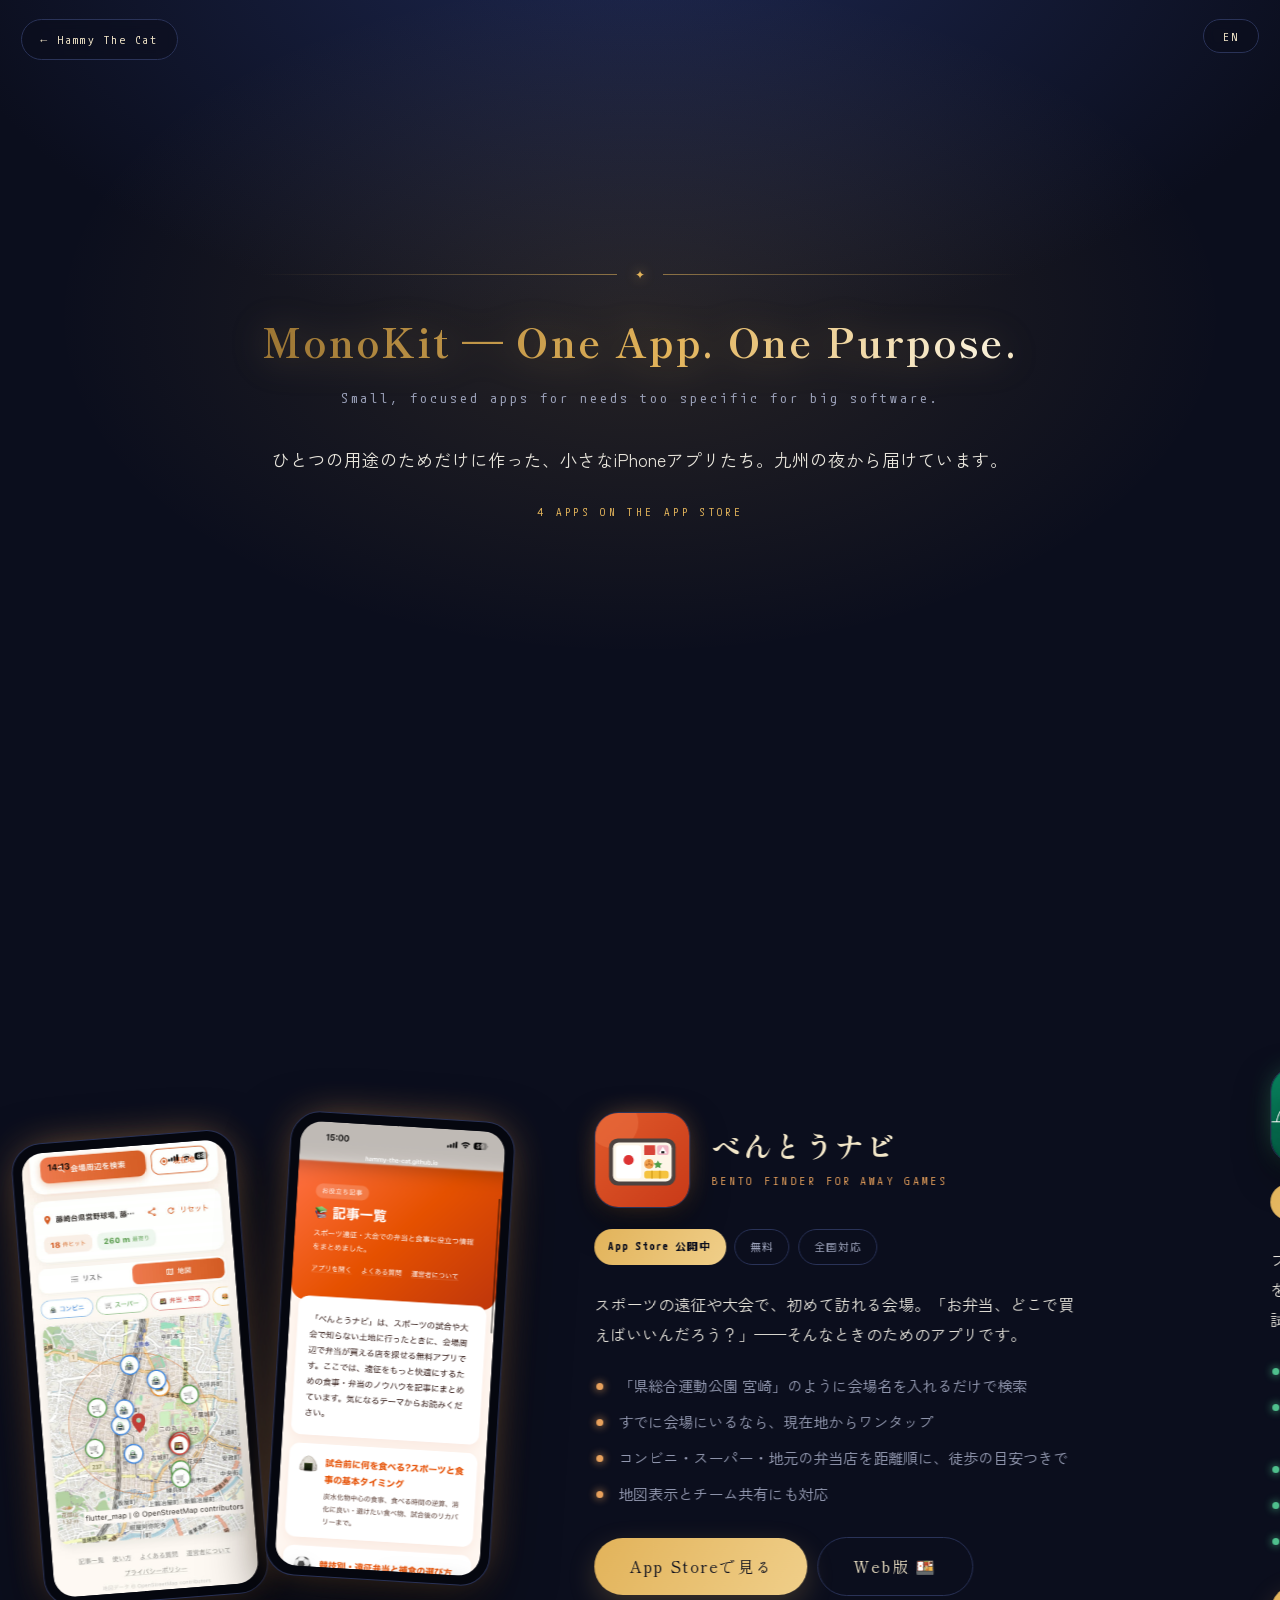
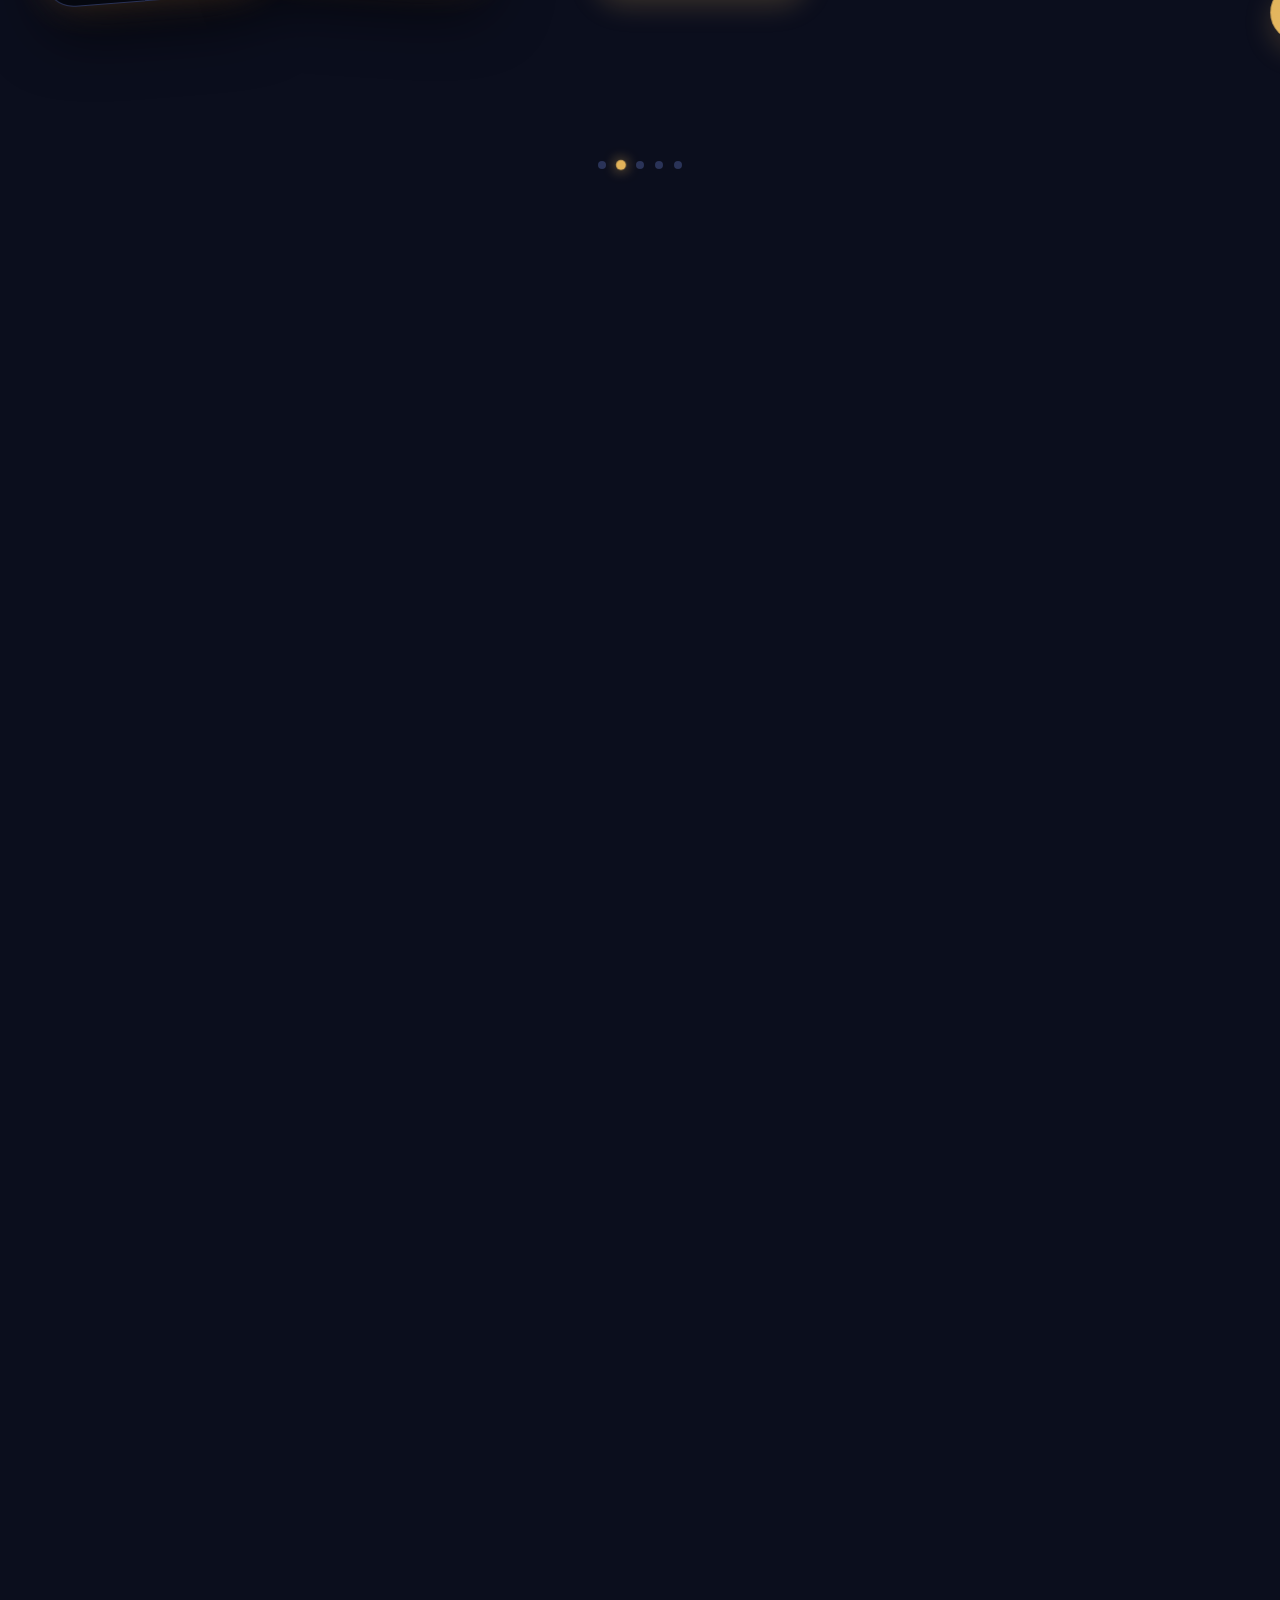
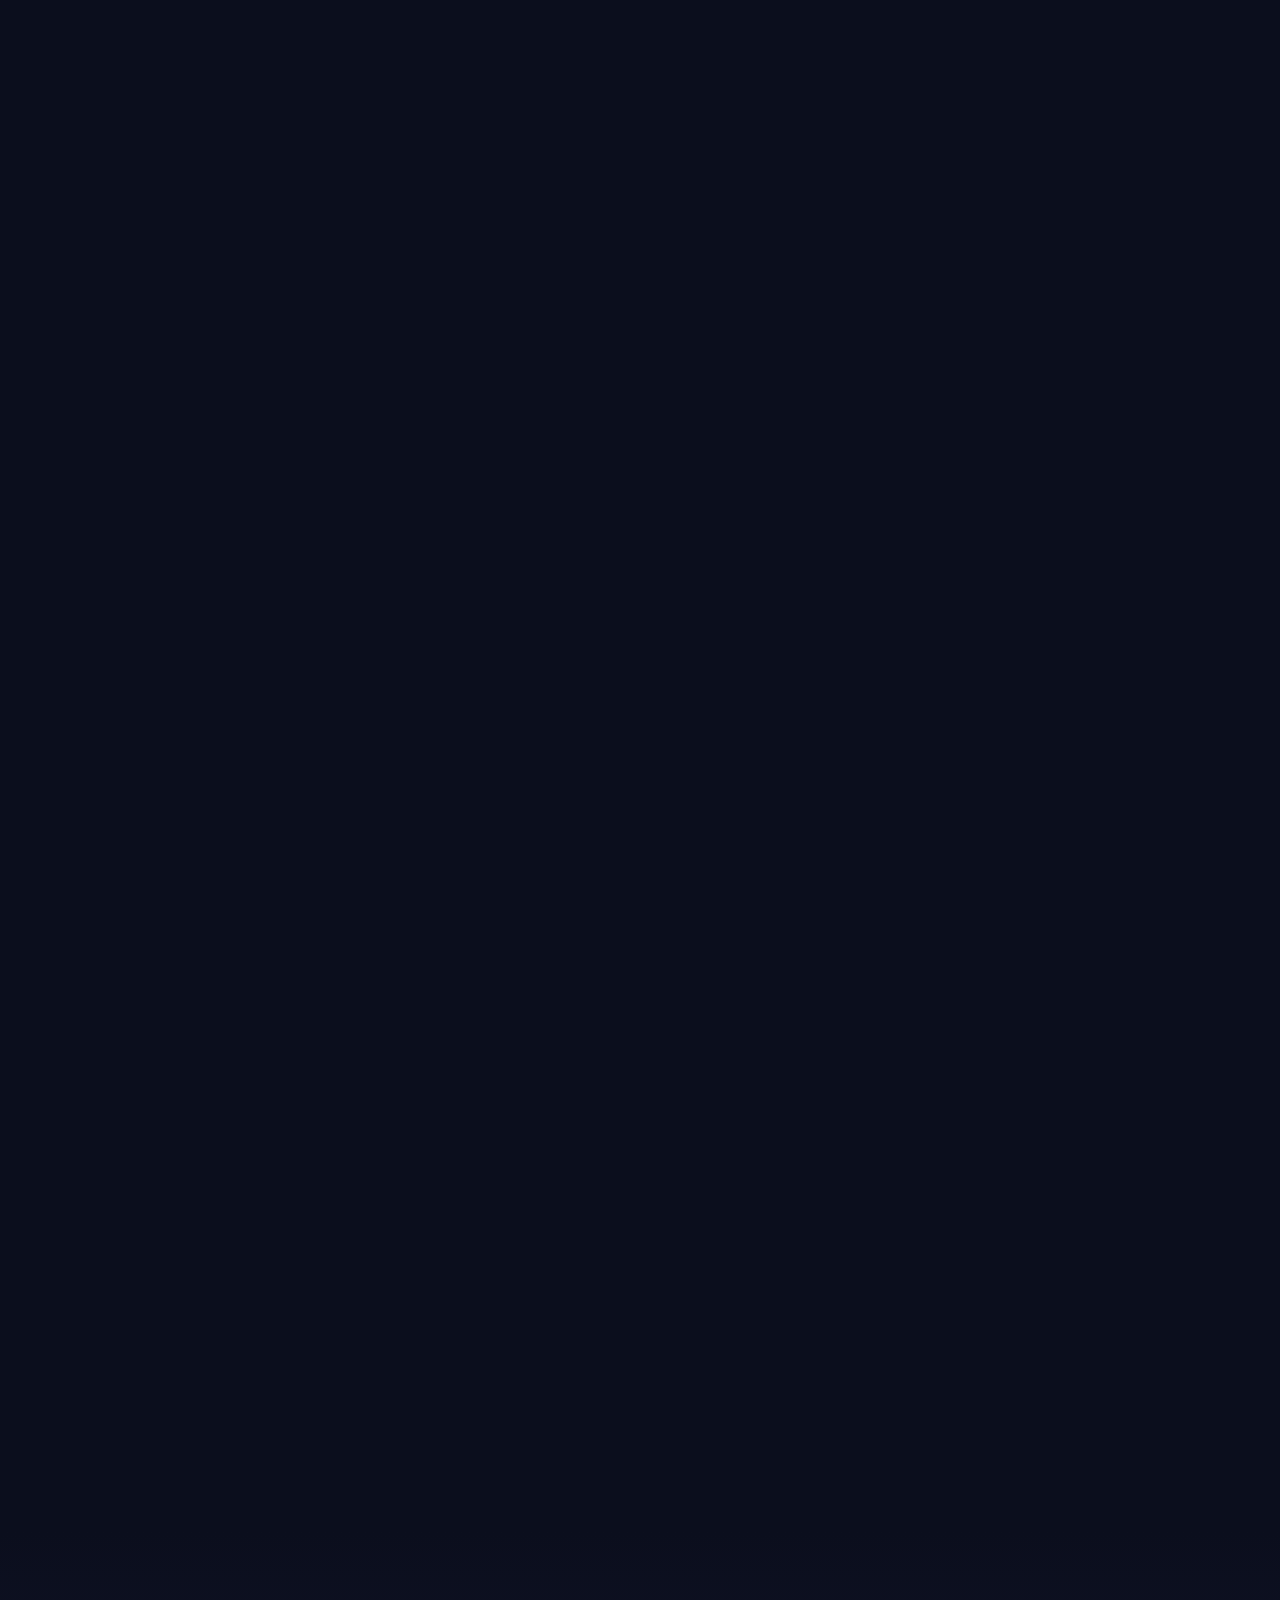
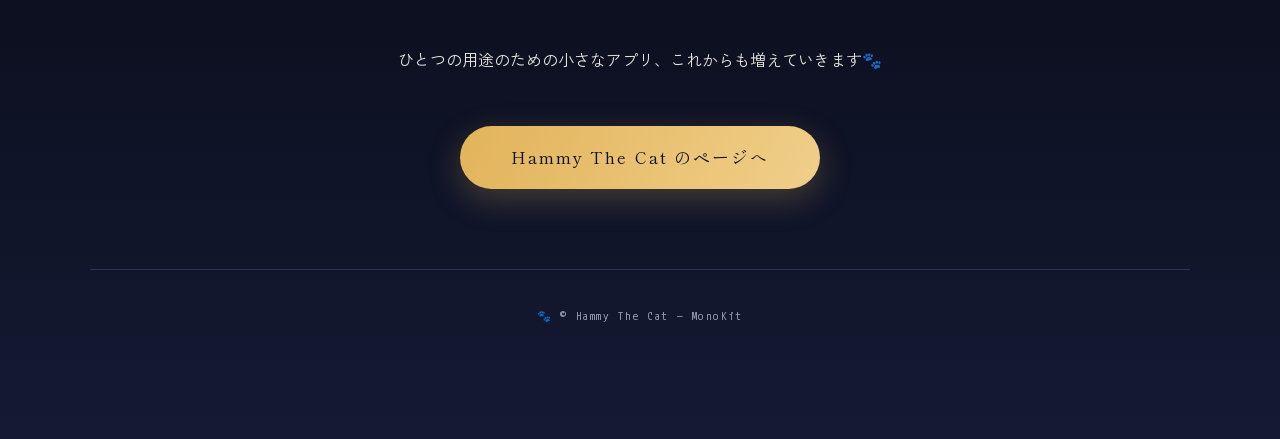
==== commit 5f0565be: "Add "current downloads" slide to MonoKit page New final slide (#download-status) after the app slide" ====
--- a/monokit/index.html
+++ b/monokit/index.html
@@ -167,6 +167,11 @@
     </div>
   </div></div>
 
+  <!-- 現在のダウンロード状況（内容は monokit/status.js の設定から描画） -->
+  <div class="hslide" id="download-status"><div class="wrap">
+    <div class="ds-block fade-in" id="download-status-body" role="region" aria-labelledby="download-status-title"></div>
+  </div></div>
+
       </div>
       <div class="hscroll-dots" aria-hidden="true"></div>
     </div>
@@ -187,6 +192,7 @@
 
 <div id="fireflies" aria-hidden="true"></div>
 
+<script src="status.js"></script>
 <script src="../assets/site.js"></script>
 </body>
 </html>
--- a/assets/site.css
+++ b/assets/site.css
@@ -290,10 +290,11 @@
   .brand-title{background-position:35% center}
 }
 .app-block{
-  display:grid;grid-template-columns:1.05fr .95fr;gap:3.5rem;align-items:center;
+  display:grid;grid-template-columns:minmax(0,1.05fr) minmax(0,.95fr);gap:3.5rem;align-items:center;
   padding:3.4rem 0;
 }
-.hslide+.hslide .app-block{border-top:1px solid var(--line)}
+.hslide+.hslide .app-block,.hslide+.hslide .ds-block{border-top:1px solid var(--line)}
+.hscroll.active .hslide .ds-block{border-top:none}
 
 /* ---- スクロール連動 横スライドショーケース（PCのみJSで有効化） ---- */
 .apps{padding-left:0;padding-right:0}
@@ -414,9 +415,58 @@
     radial-gradient(1200px 700px at 50% -10%, #1d2750 0%, transparent 60%),
     var(--ink);
 }
-.mk-hero .brand-lockup{margin-bottom:0}
+.mk-hero .brand-lockup{margin-bottom:0;width:100%;min-width:0}
 .mk-hero .brand-title{font-size:clamp(1.8rem,5vw,3.4rem)}
 .mk-lead{margin-top:2rem;color:var(--text);font-size:clamp(.95rem,2.2vw,1.1rem)}
+/* ---- MonoKit: 現在のダウンロード状況 ---- */
+.ds-block{max-width:880px;margin:0 auto;text-align:center;padding:3rem 0}
+.ds-label{
+  font-size:.82rem;letter-spacing:.3em;color:var(--gold);margin-bottom:1rem;
+}
+.ds-headline{
+  font-family:var(--display);font-weight:700;color:var(--moon);
+  font-size:clamp(1.9rem,5vw,3.1rem);letter-spacing:.03em;line-height:1.25;
+}
+.ds-desc{max-width:36em;margin:1.3rem auto 0;color:var(--text);font-size:clamp(.95rem,2vw,1.05rem)}
+.ds-metrics{
+  display:grid;grid-template-columns:repeat(3,1fr);
+  margin:2.6rem auto 0;max-width:720px;
+}
+.ds-metric{display:flex;flex-direction:column-reverse;align-items:center;padding:.4rem 1rem}
+.ds-metric+.ds-metric{border-left:1px solid var(--line)}
+.ds-metric dd{
+  font-family:var(--display);font-weight:800;line-height:1.1;
+  font-size:clamp(2.6rem,6vw,3.8rem);color:var(--gold);
+}
+.ds-suffix{font-size:.62em;margin-left:.04em}
+.ds-metric dt{
+  font-family:var(--mono);font-size:.74rem;letter-spacing:.26em;text-transform:uppercase;
+  color:var(--moon);margin-top:.45rem;
+}
+.ds-note{
+  max-width:40em;margin:1.8rem auto 0;
+  font-size:.84rem;line-height:1.75;color:var(--text-dim);
+}
+.ds-countries{margin-top:1.7rem}
+.ds-countries-title{font-size:.84rem;color:var(--text-dim)}
+.ds-countries ul{
+  list-style:none;display:flex;flex-wrap:wrap;justify-content:center;gap:.45rem;
+  margin-top:.7rem;
+}
+.ds-countries li{
+  font-size:.8rem;color:var(--text);
+  border:1px solid var(--line);border-radius:999px;padding:.22rem .8rem;
+}
+.ds-closing{
+  margin-top:2.4rem;font-family:var(--display);color:var(--moon);
+  font-size:clamp(1rem,2.4vw,1.2rem);letter-spacing:.04em;line-height:1.9;
+}
+@media (max-width:640px){
+  .ds-block{padding:2.5rem 0}
+  .ds-metrics{grid-template-columns:1fr;max-width:260px;gap:0}
+  .ds-metric{padding:1rem 0}
+  .ds-metric+.ds-metric{border-left:none;border-top:1px solid var(--line)}
+}
 .mk-count{
   margin-top:1.6rem;font-family:var(--mono);font-size:.7rem;letter-spacing:.3em;
   text-transform:uppercase;color:var(--gold);
@@ -615,7 +665,7 @@
   .tate{position:static;writing-mode:horizontal-tb;letter-spacing:.4em;display:inline-block;margin-bottom:1rem}
   .tate::after{display:none}
   .proj-grid{grid-template-columns:1fr 1fr}
-  .app-block{grid-template-columns:1fr;gap:2.6rem}
+  .app-block{grid-template-columns:minmax(0,1fr);gap:2.6rem}
   .app-block.rev .app-info{order:1}
   .app-block.rev .app-visual{order:2}
 }
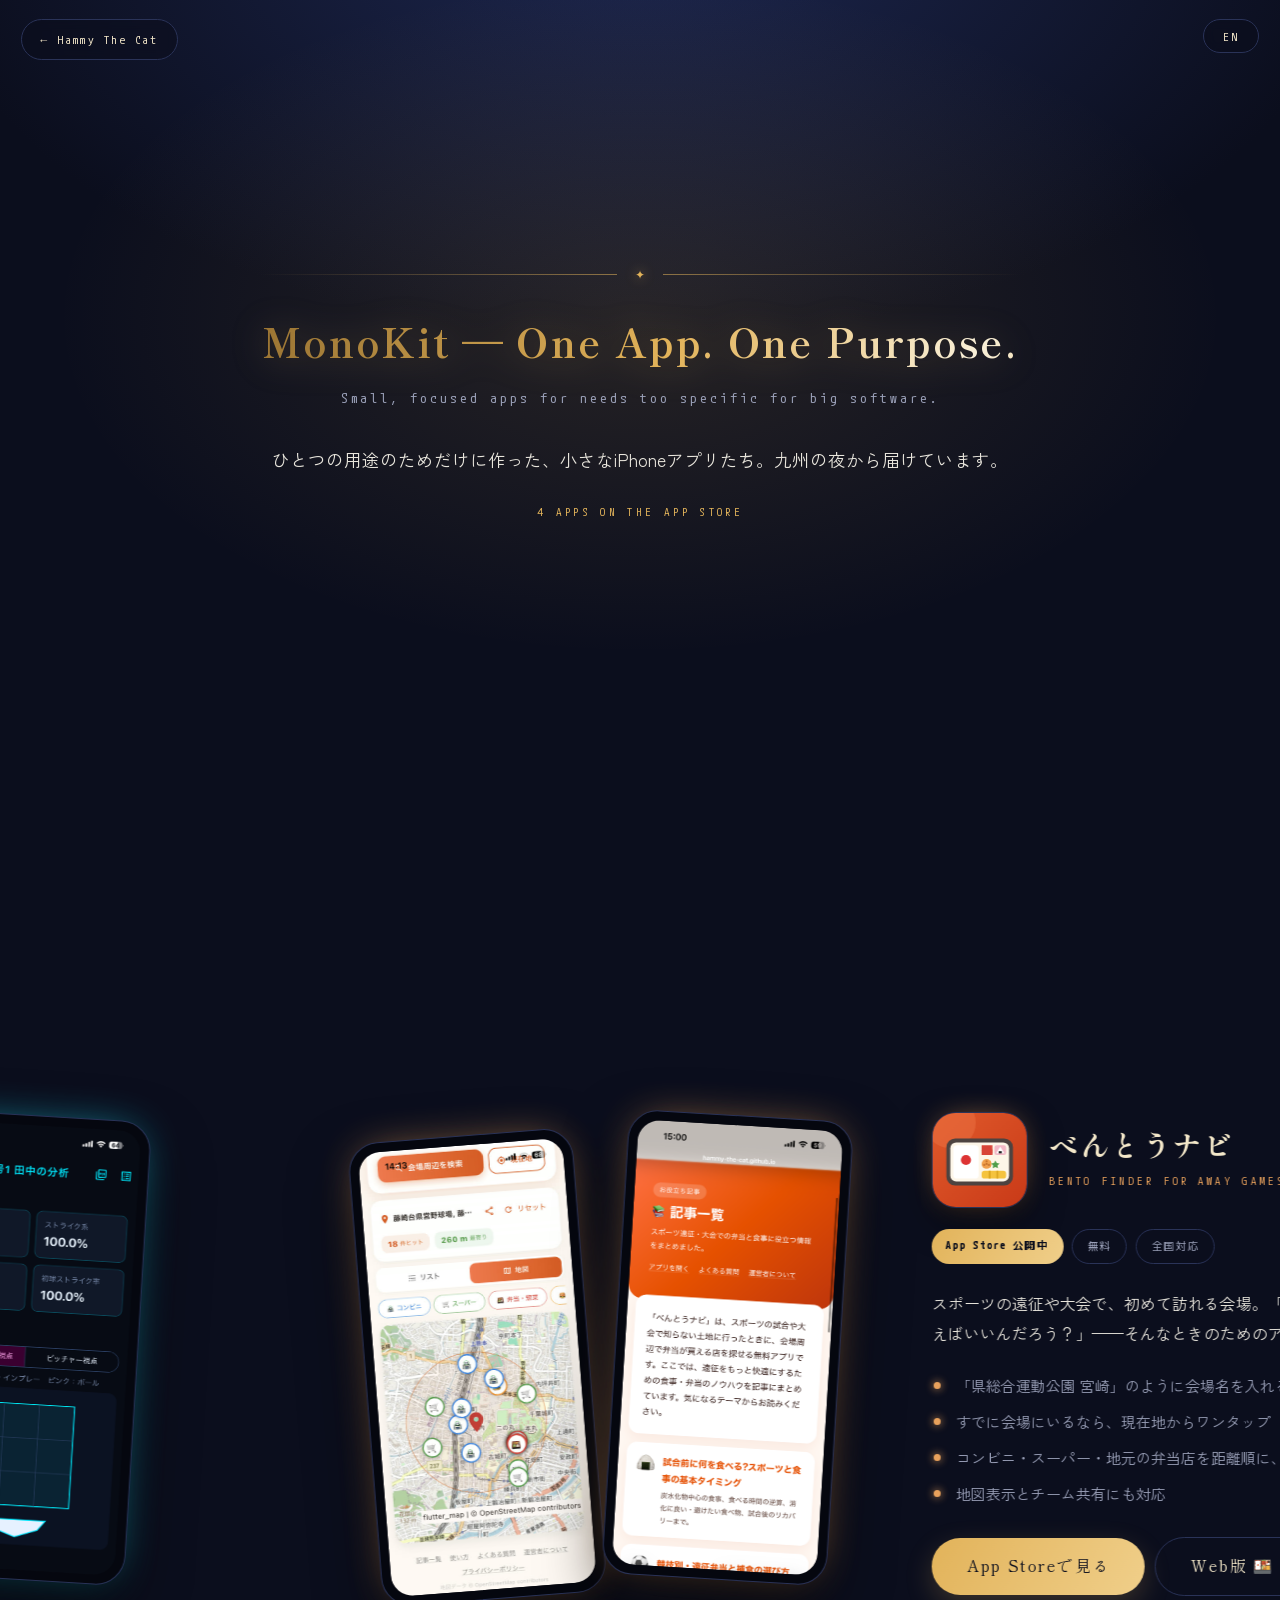
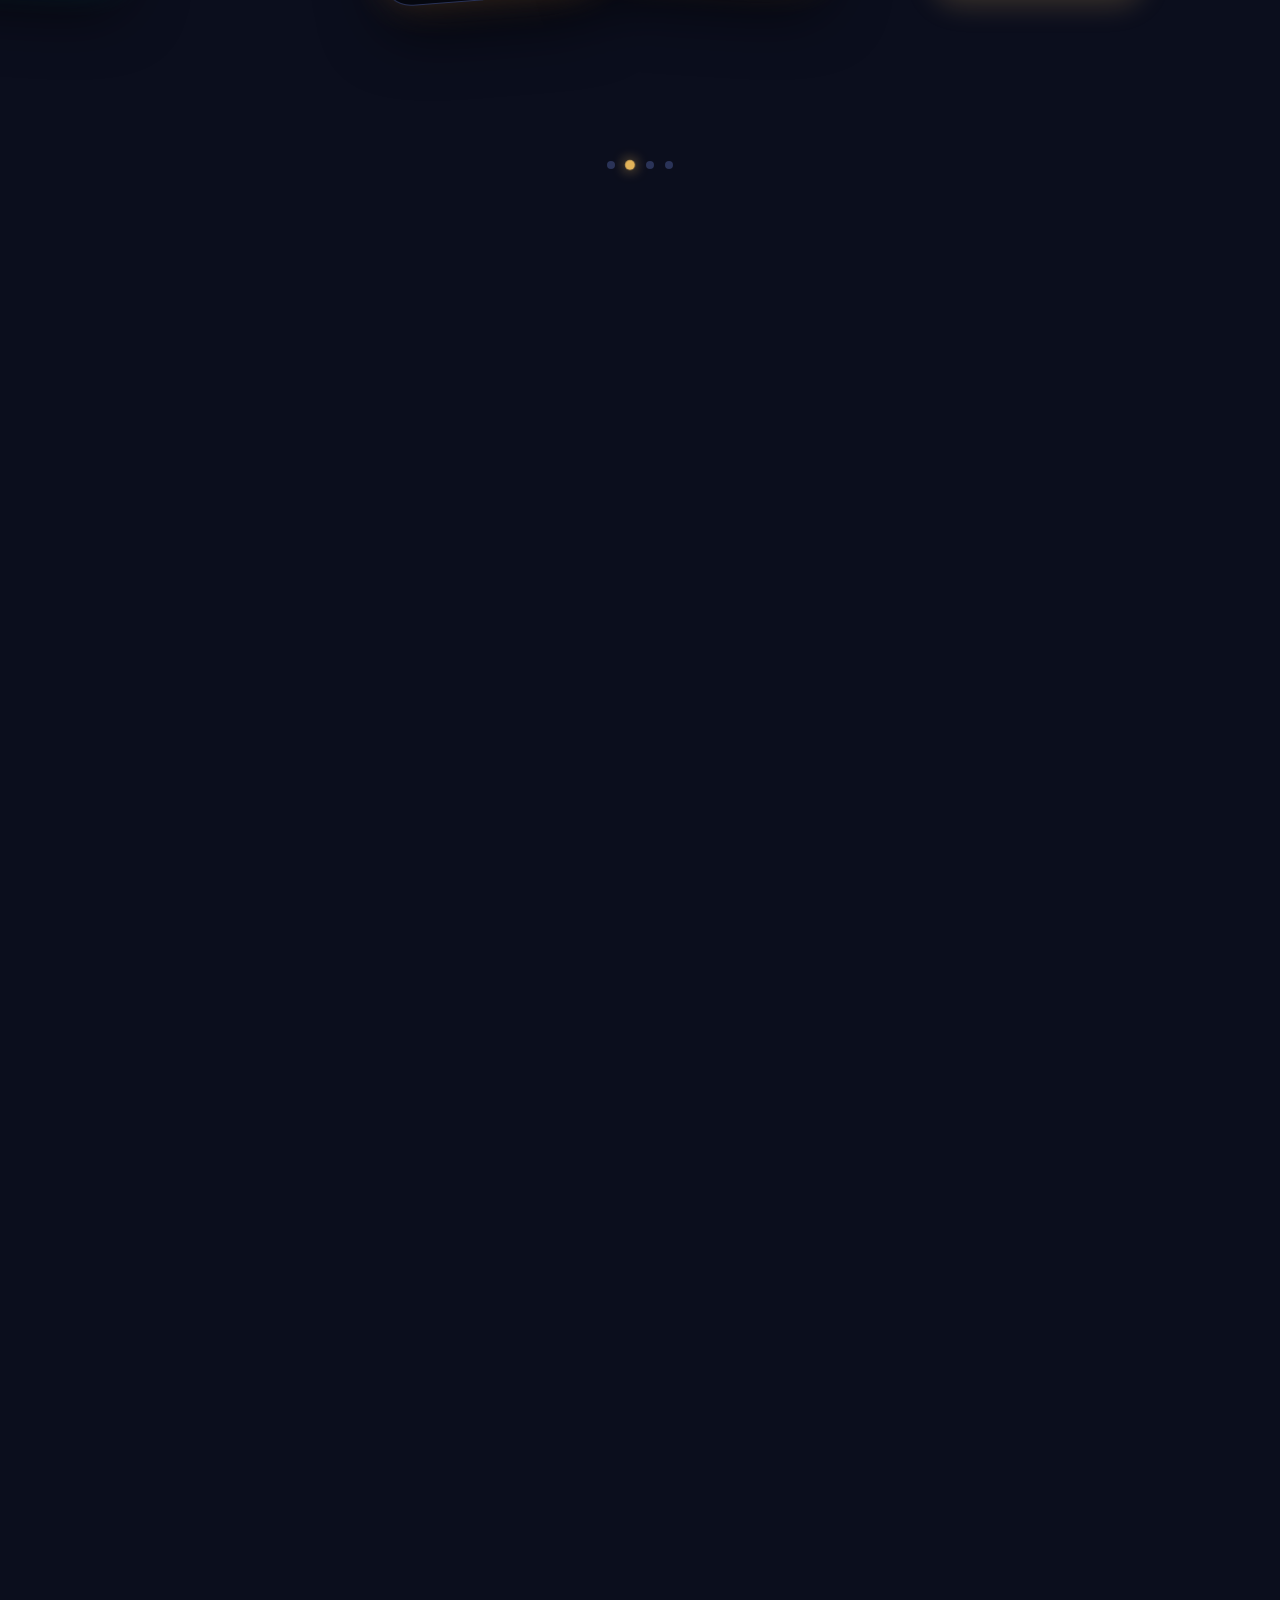
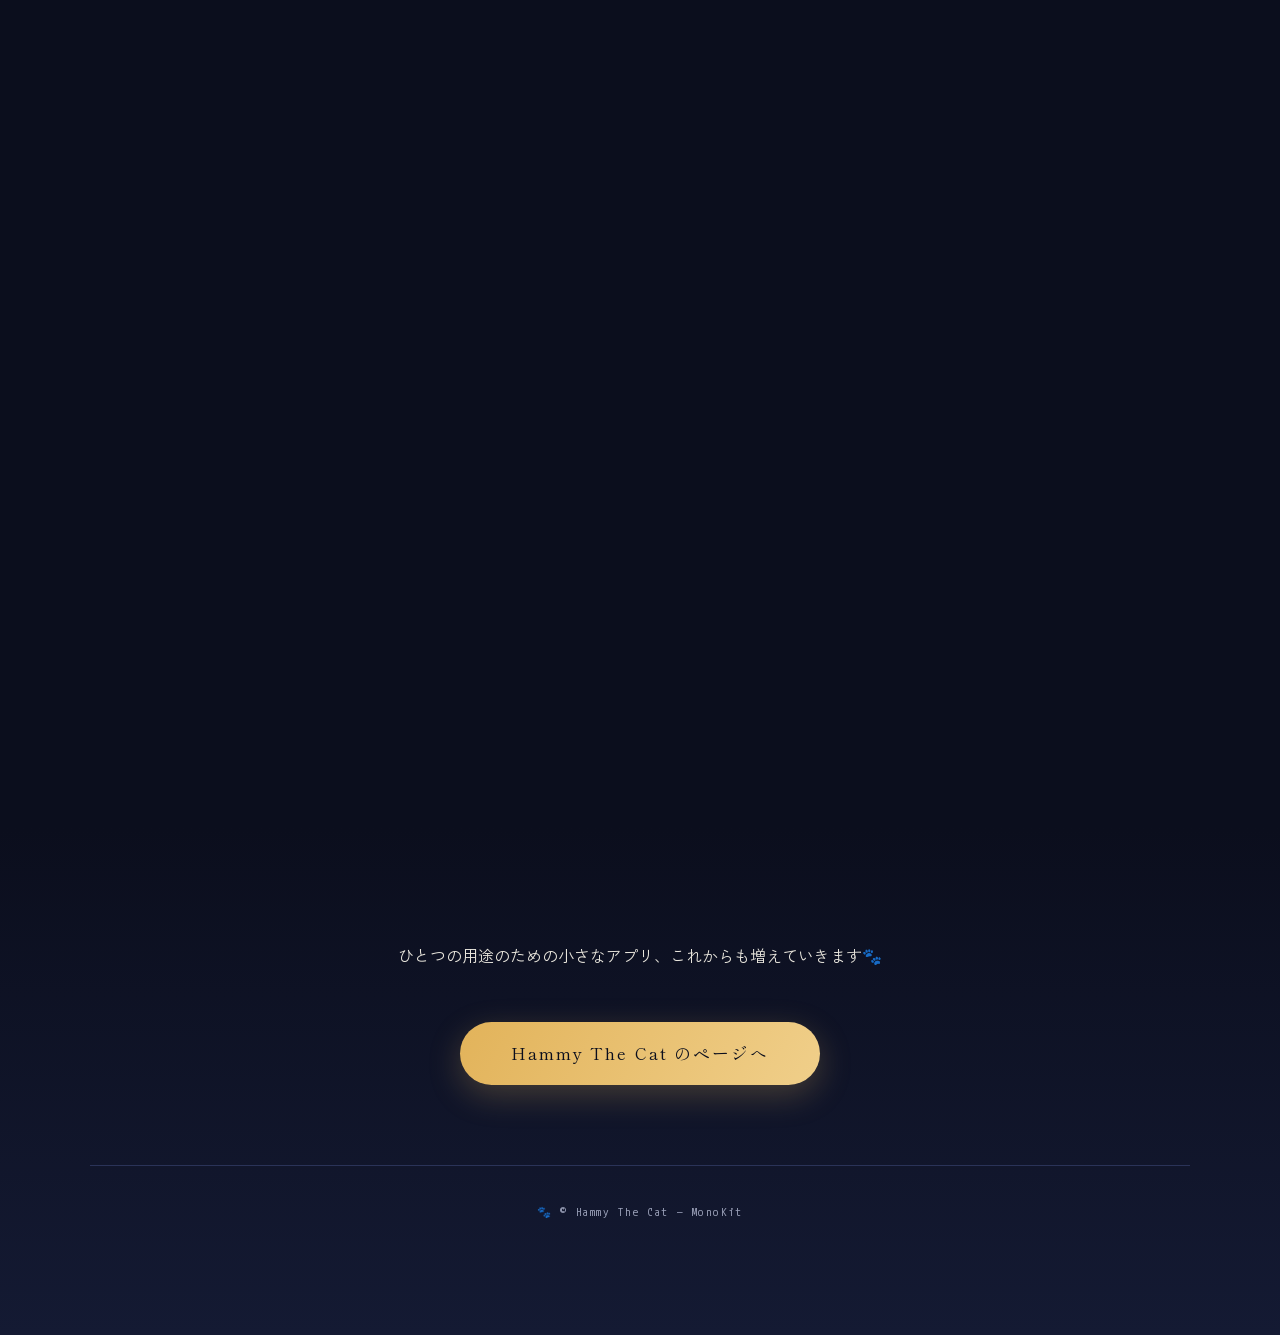
==== commit edc08586: "Show download status on the main page only Drop the #download-status slide from the MonoKit page; th" ====
--- a/monokit/index.html
+++ b/monokit/index.html
@@ -167,11 +167,6 @@
     </div>
   </div></div>
 
-  <!-- 現在のダウンロード状況（内容は monokit/status.js の設定から描画） -->
-  <div class="hslide" id="download-status"><div class="wrap">
-    <div class="ds-block fade-in" id="download-status-body" role="region" aria-labelledby="download-status-title"></div>
-  </div></div>
-
       </div>
       <div class="hscroll-dots" aria-hidden="true"></div>
     </div>
@@ -192,7 +187,6 @@
 
 <div id="fireflies" aria-hidden="true"></div>
 
-<script src="status.js"></script>
 <script src="../assets/site.js"></script>
 </body>
 </html>
--- a/assets/site.css
+++ b/assets/site.css
@@ -156,7 +156,7 @@
 @keyframes sway{from{margin-left:0}to{margin-left:34px}}
 @keyframes glow{0%,100%{filter:brightness(.6)}50%{filter:brightness(1.5)}}
 
-.hero-inner{position:relative;text-align:center;z-index:2}
+.hero-inner{position:relative;text-align:center;z-index:2;width:100%;min-width:0}
 
 .hero h1{
   font-family:var(--display);font-weight:800;
@@ -420,6 +420,7 @@
 .mk-lead{margin-top:2rem;color:var(--text);font-size:clamp(.95rem,2.2vw,1.1rem)}
 /* ---- MonoKit: 現在のダウンロード状況 ---- */
 .ds-block{max-width:880px;margin:0 auto;text-align:center;padding:3rem 0}
+.ds-block.ds-main{margin-top:4.5rem;padding-top:4rem;border-top:1px solid var(--line)}
 .ds-label{
   font-size:.82rem;letter-spacing:.3em;color:var(--gold);margin-bottom:1rem;
 }
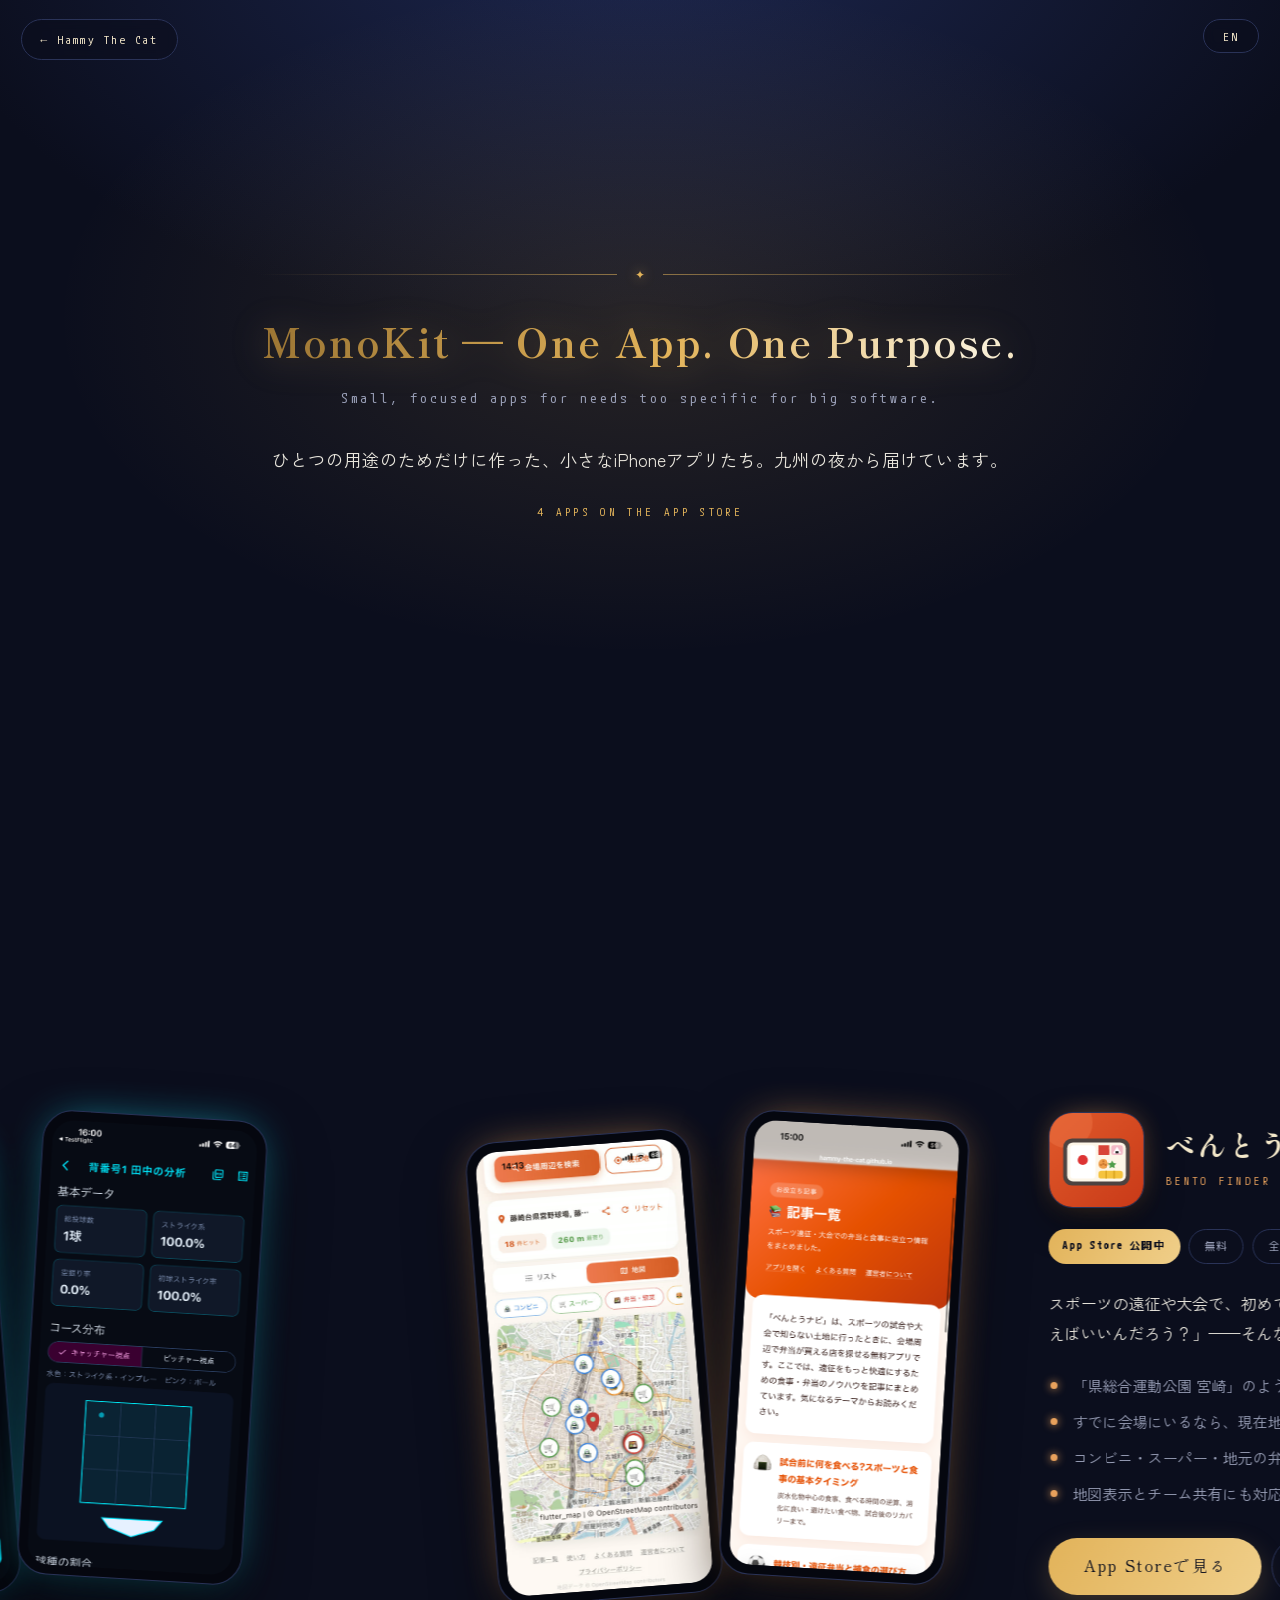
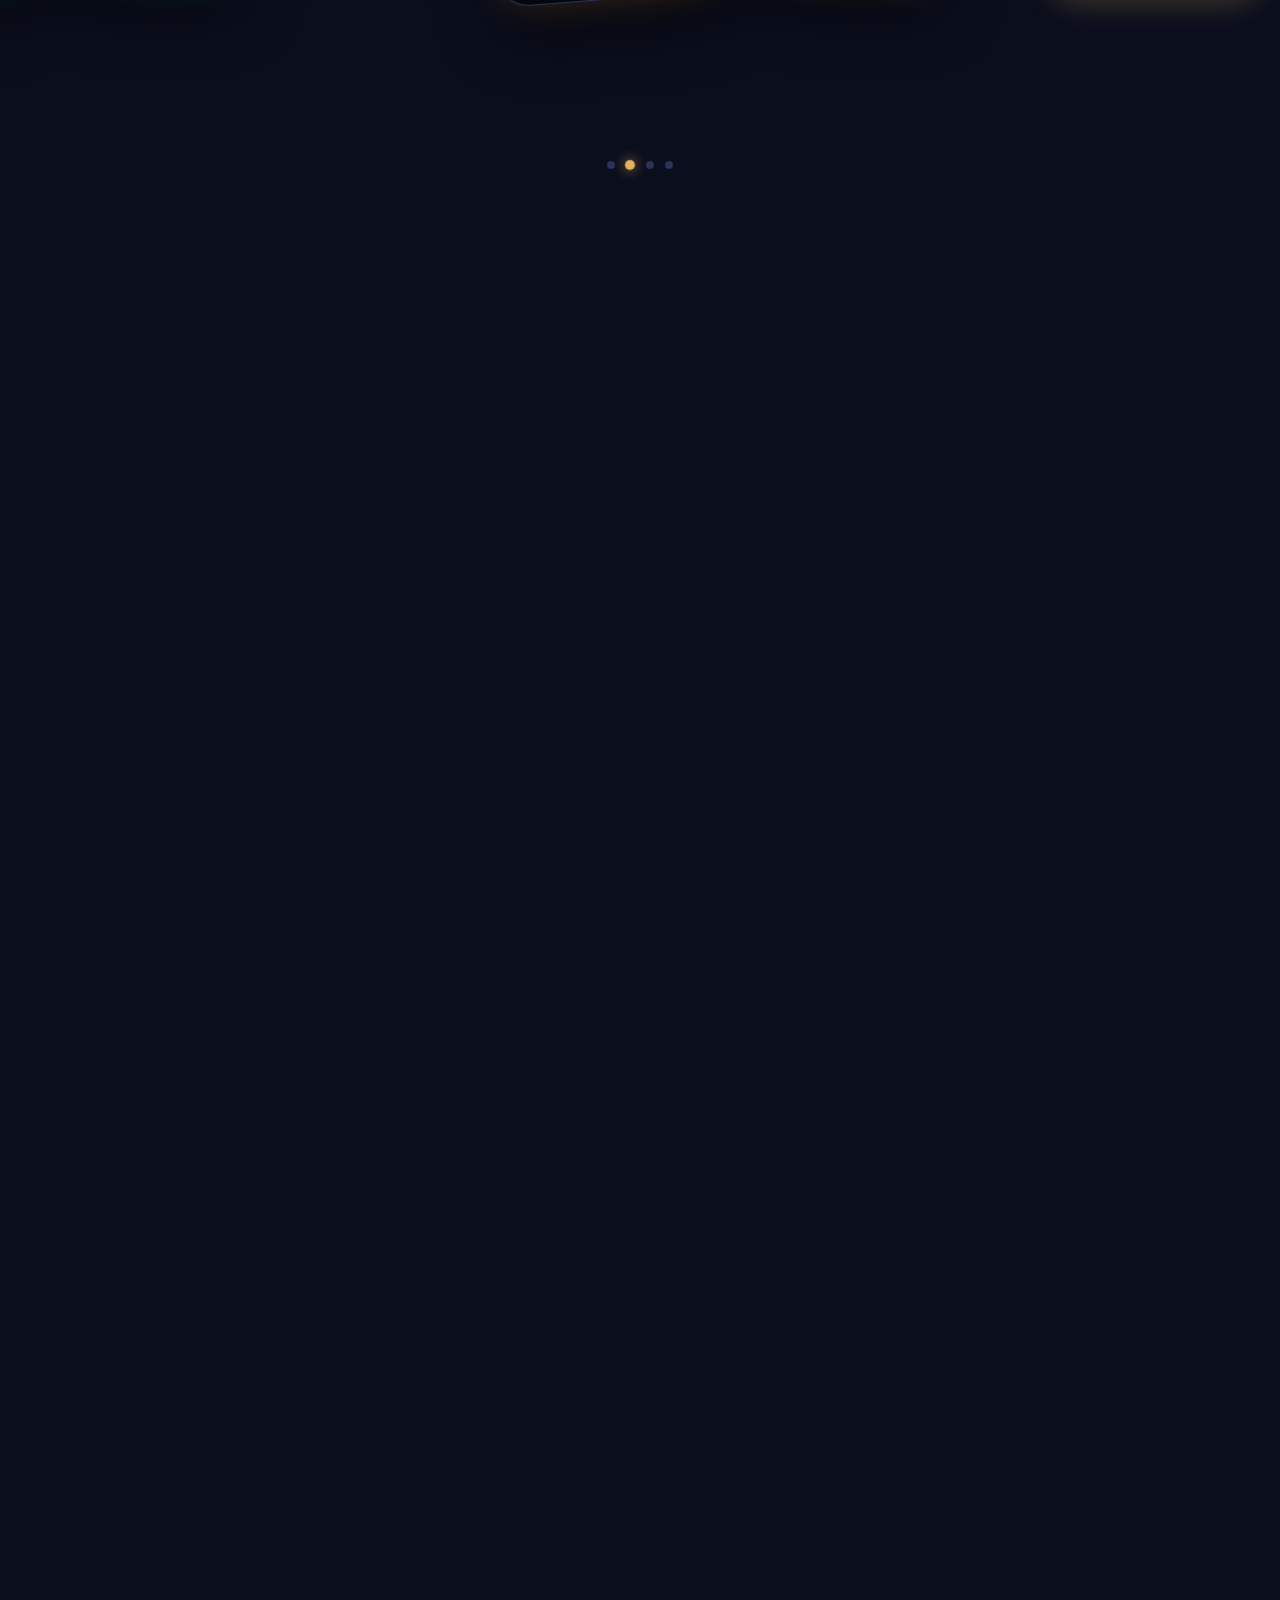
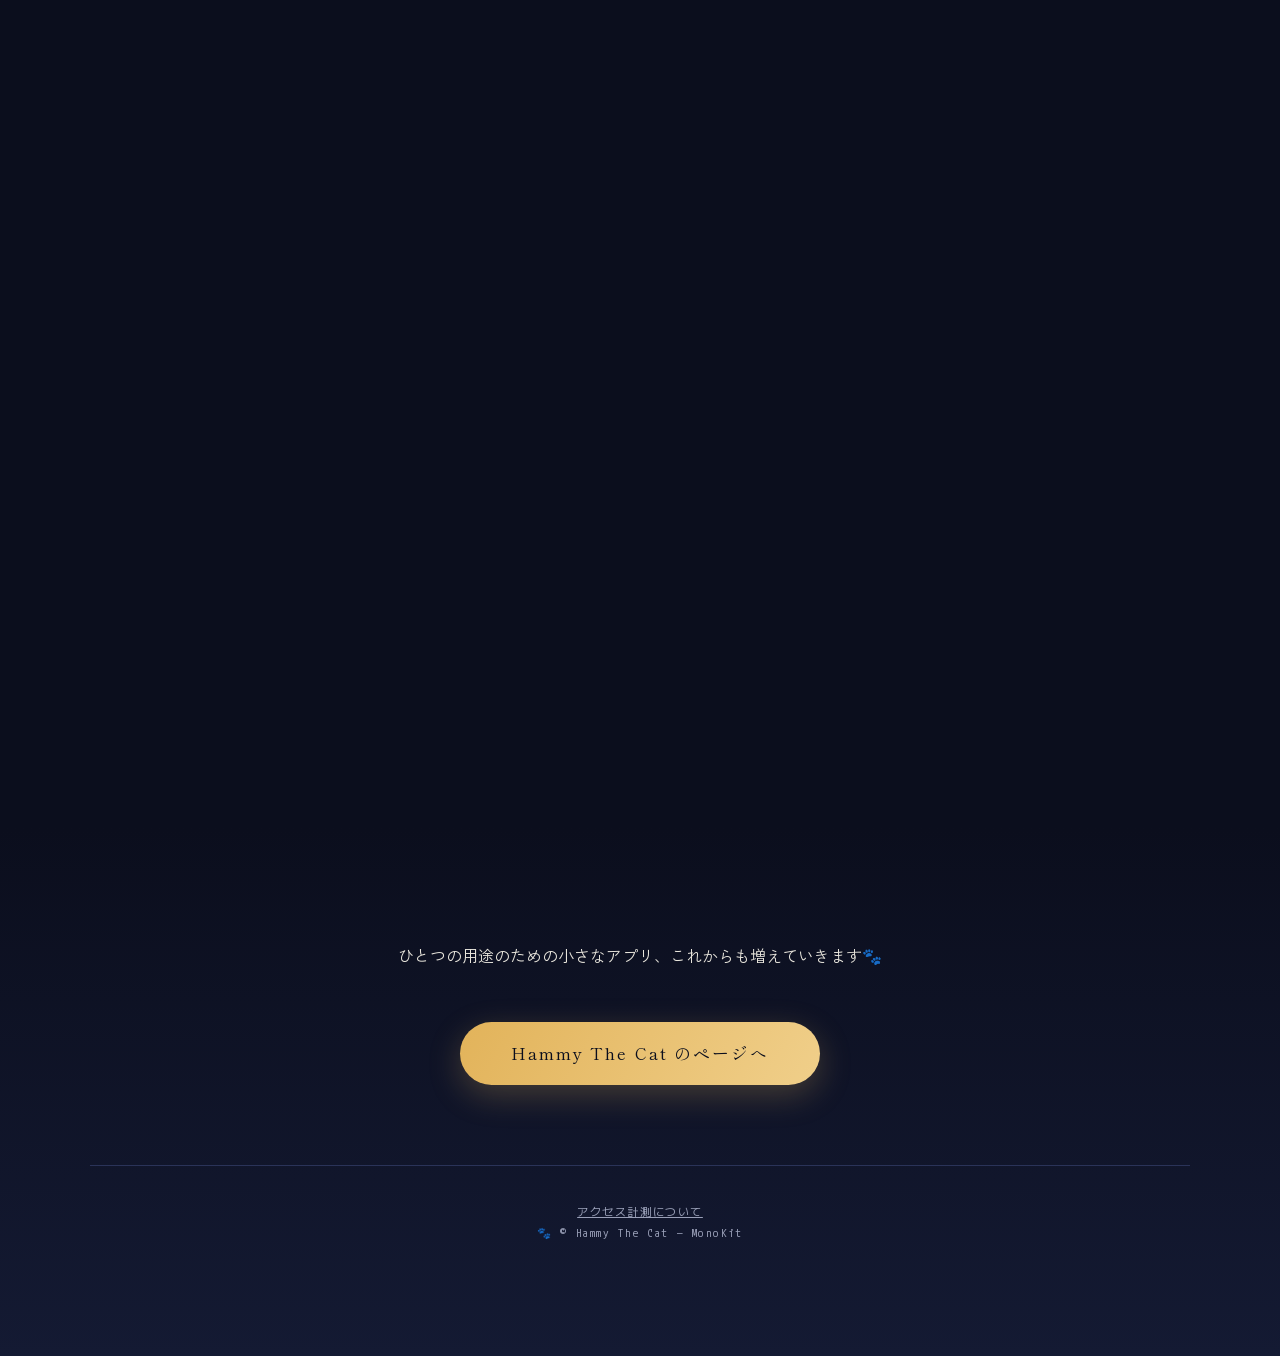
==== commit 039cc2a5: "Add aggregate portfolio analytics for private workdesk" ====
--- a/monokit/index.html
+++ b/monokit/index.html
@@ -180,6 +180,7 @@
       <a class="cta" href="../" data-en="Back to Hammy The Cat">Hammy The Cat のページへ</a>
     </div>
     <footer class="fade-in">
+      <p><a href="/privacy/" data-en="About access analytics">アクセス計測について</a></p>
       <p><span class="paw">🐾</span> © Hammy The Cat — MonoKit</p>
     </footer>
   </div>
@@ -188,5 +189,6 @@
 <div id="fireflies" aria-hidden="true"></div>
 
 <script src="../assets/site.js"></script>
+<script src="../assets/workdesk-tracker.js" defer></script>
 </body>
 </html>
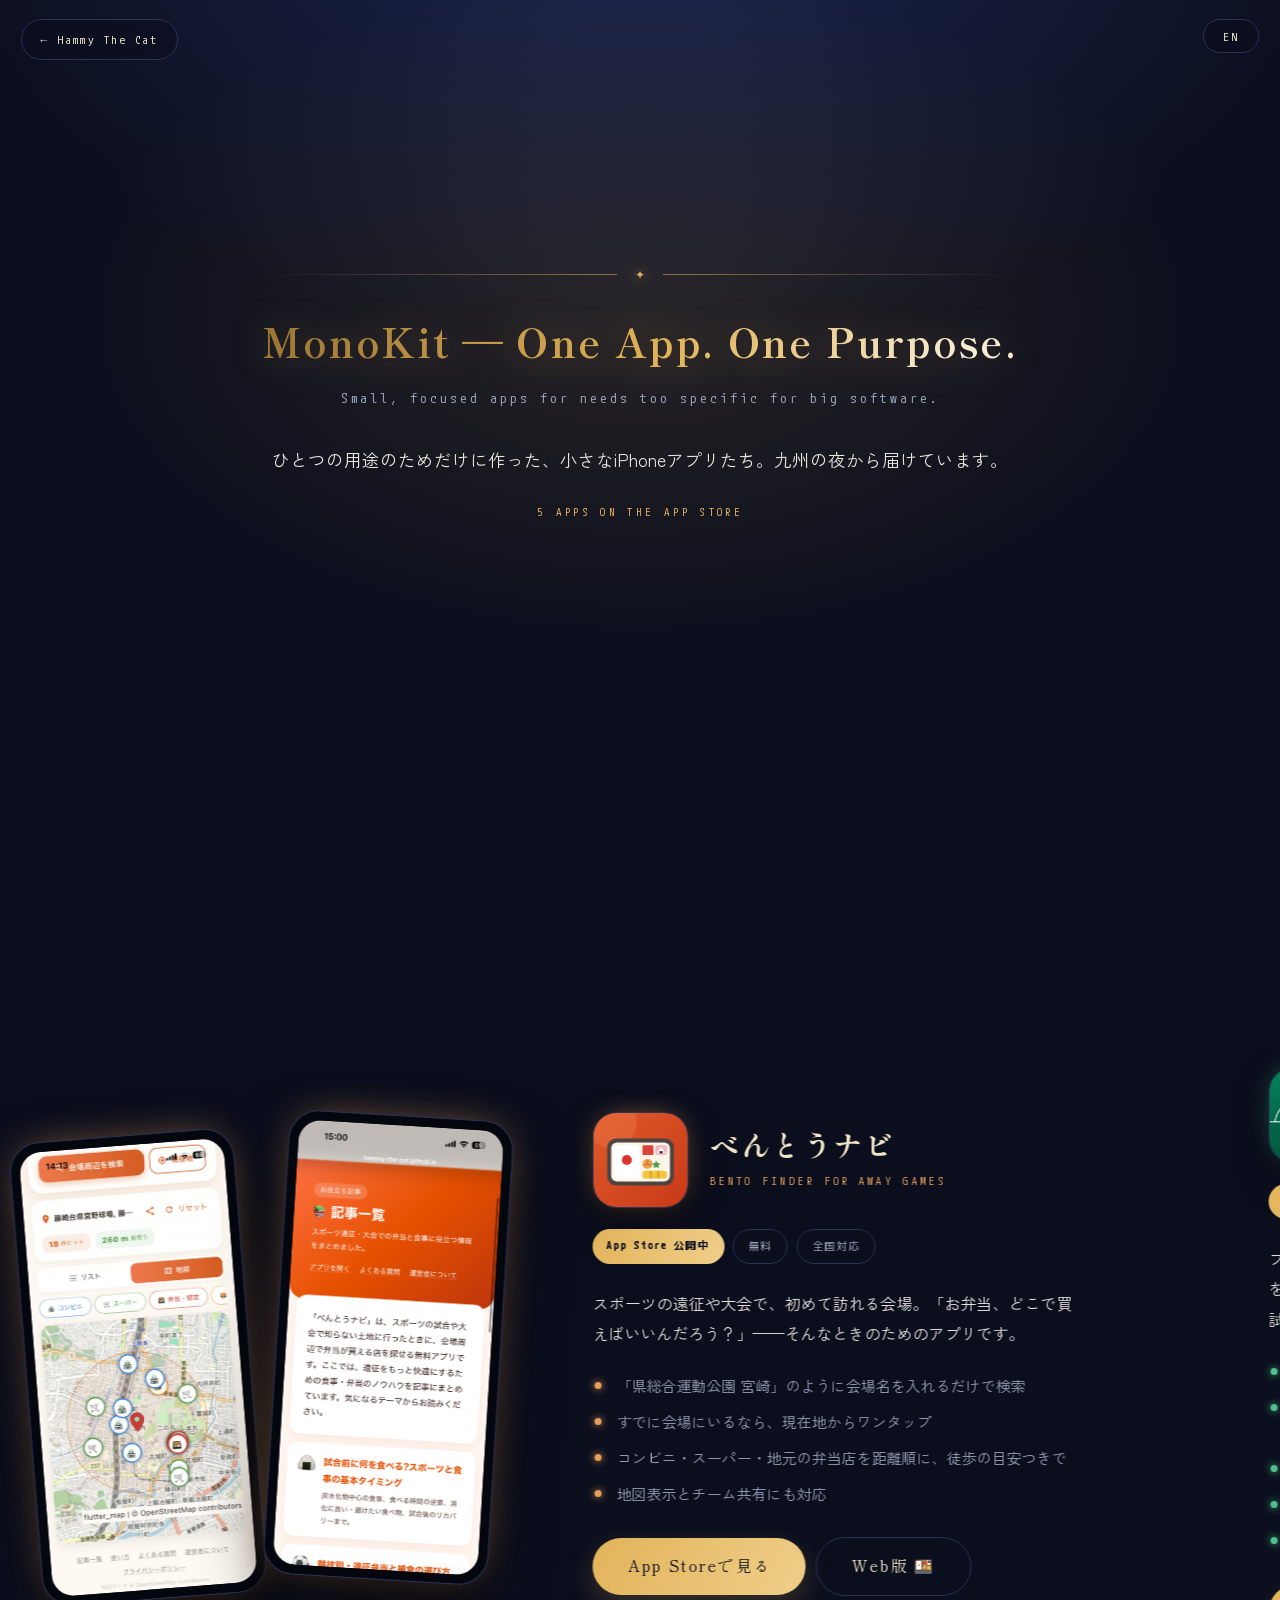
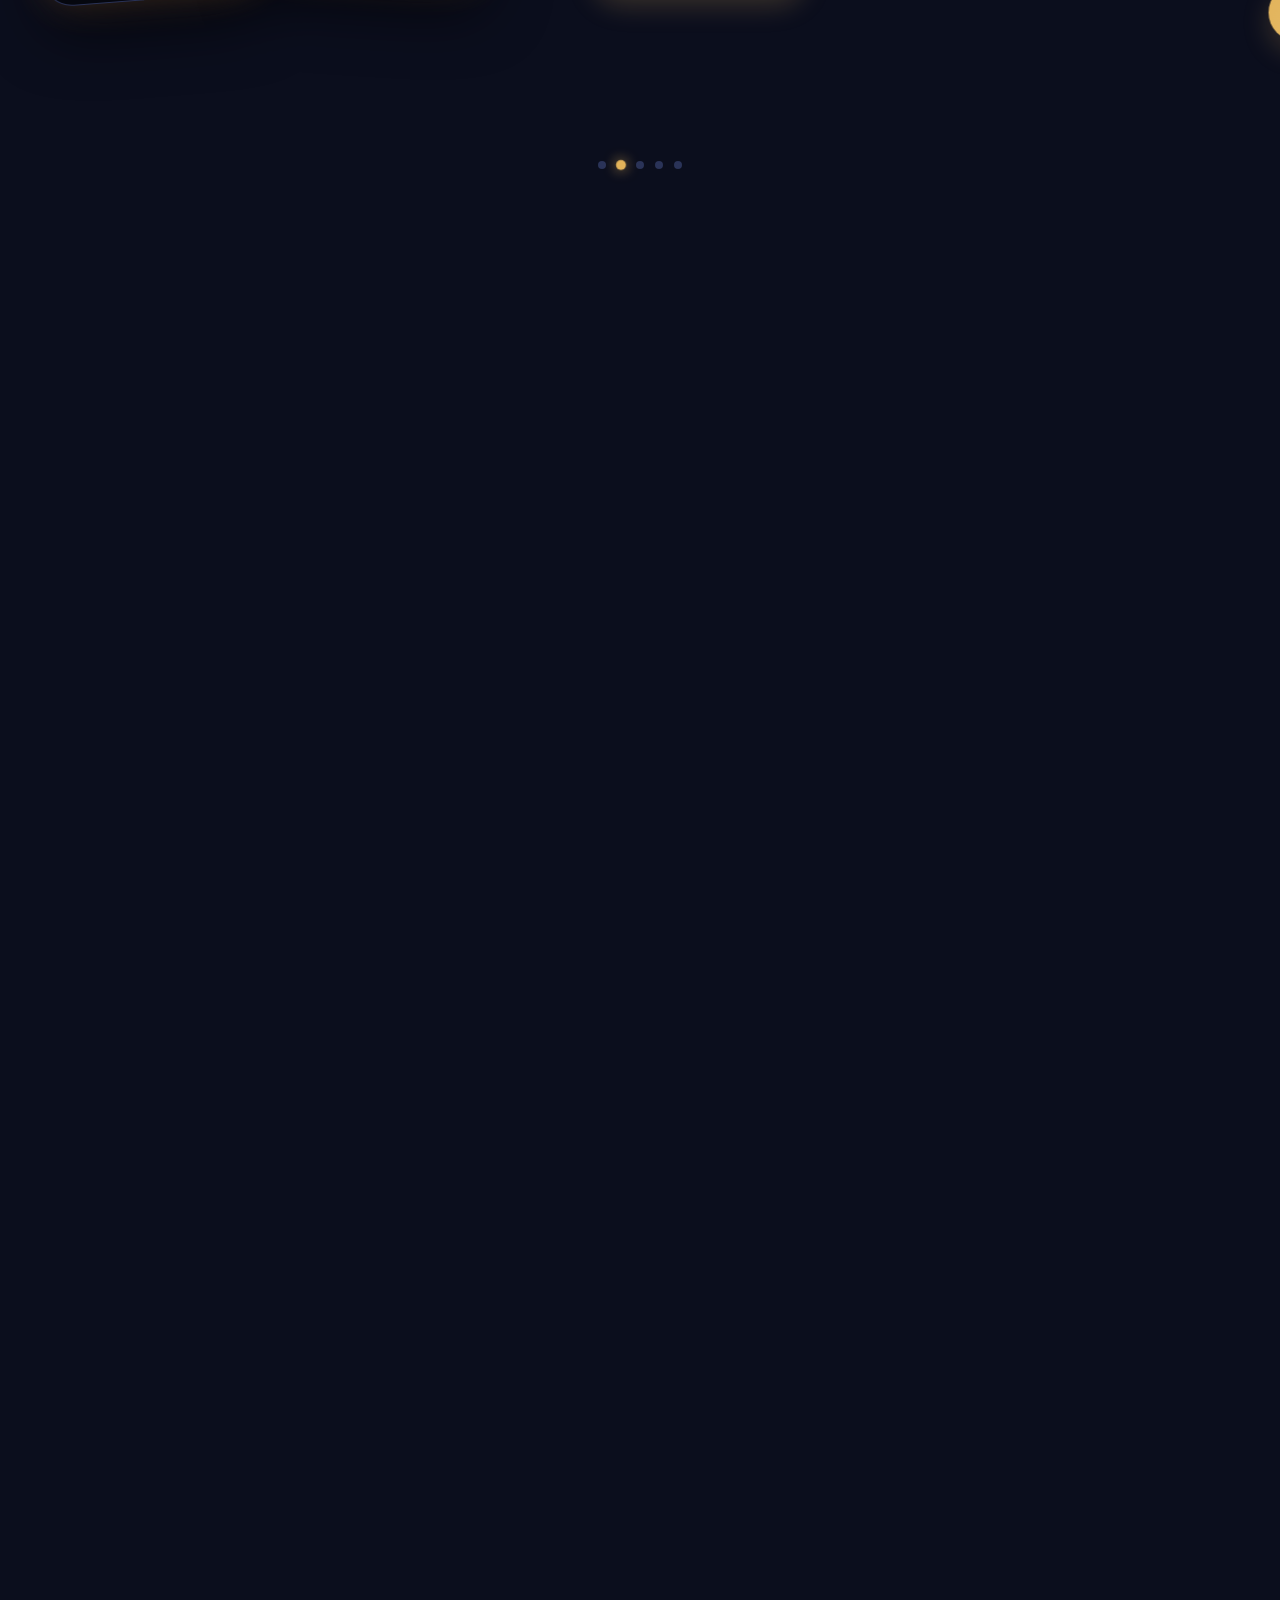
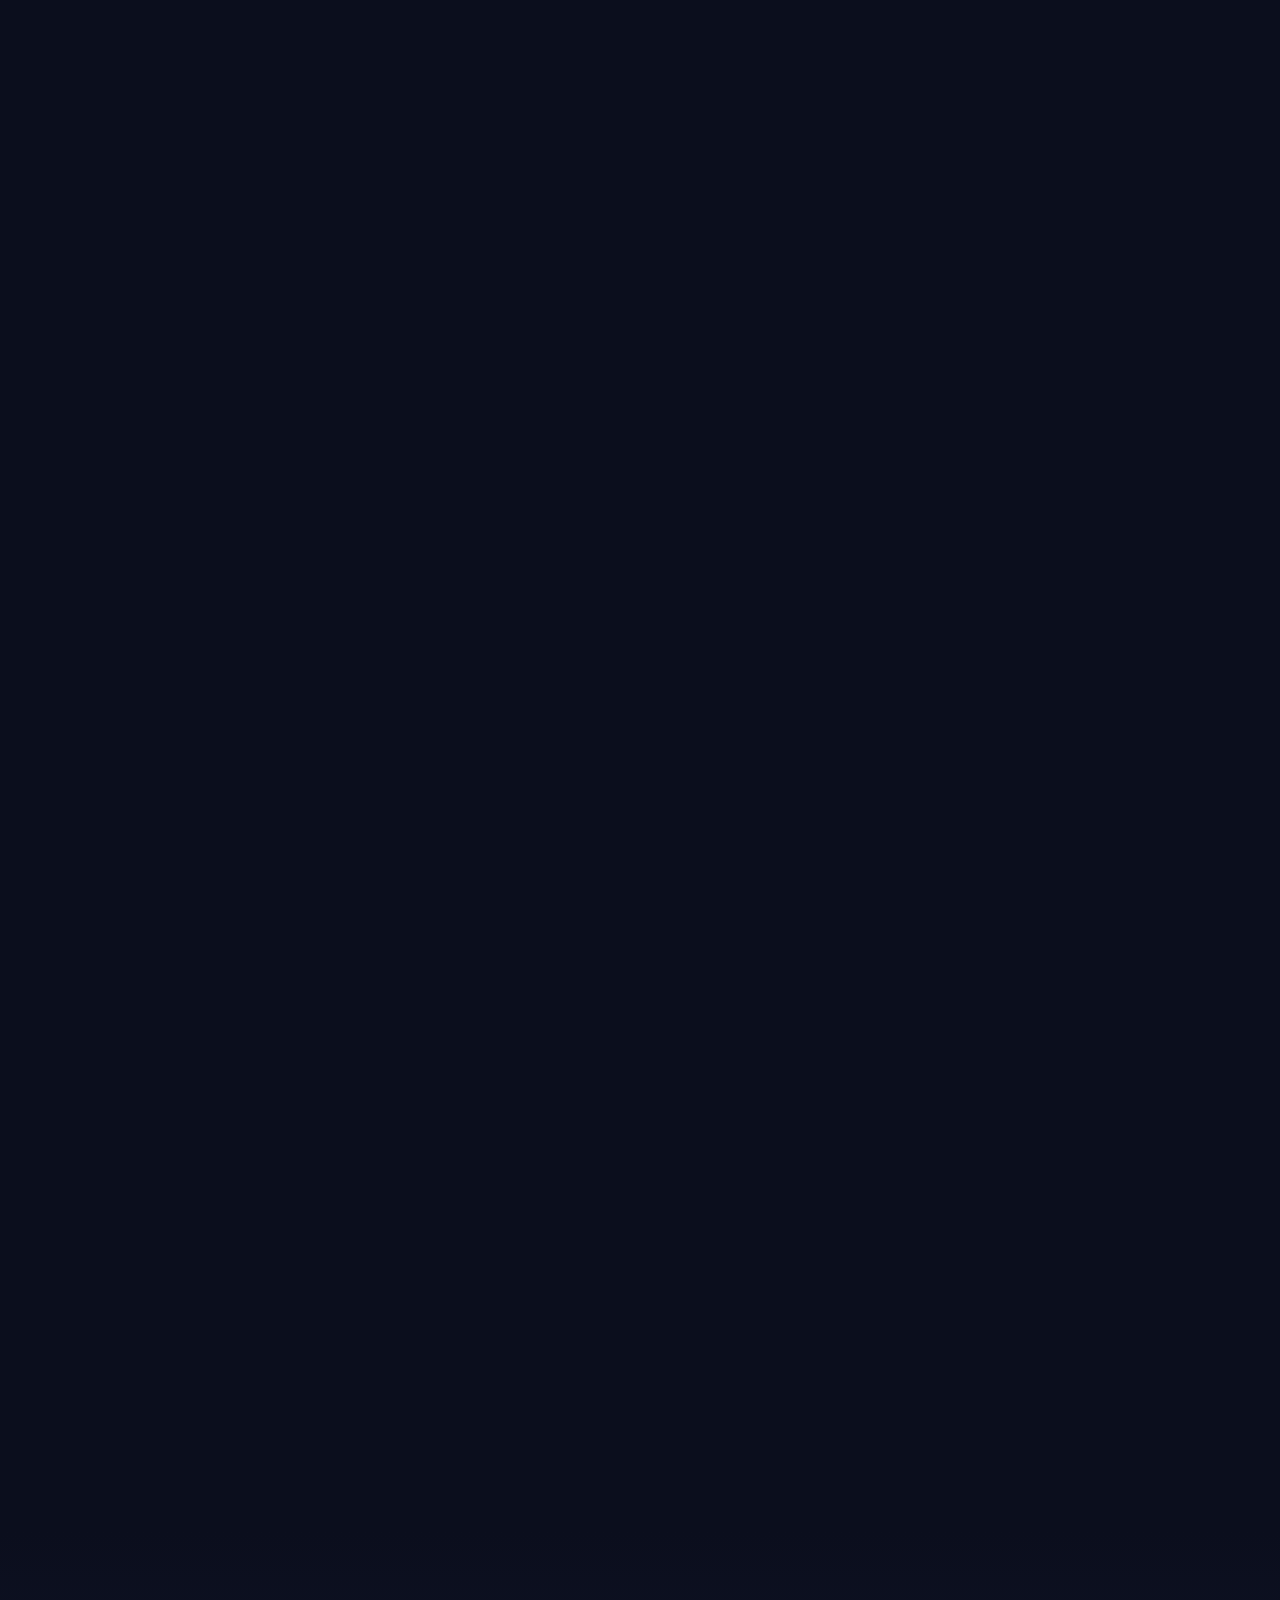
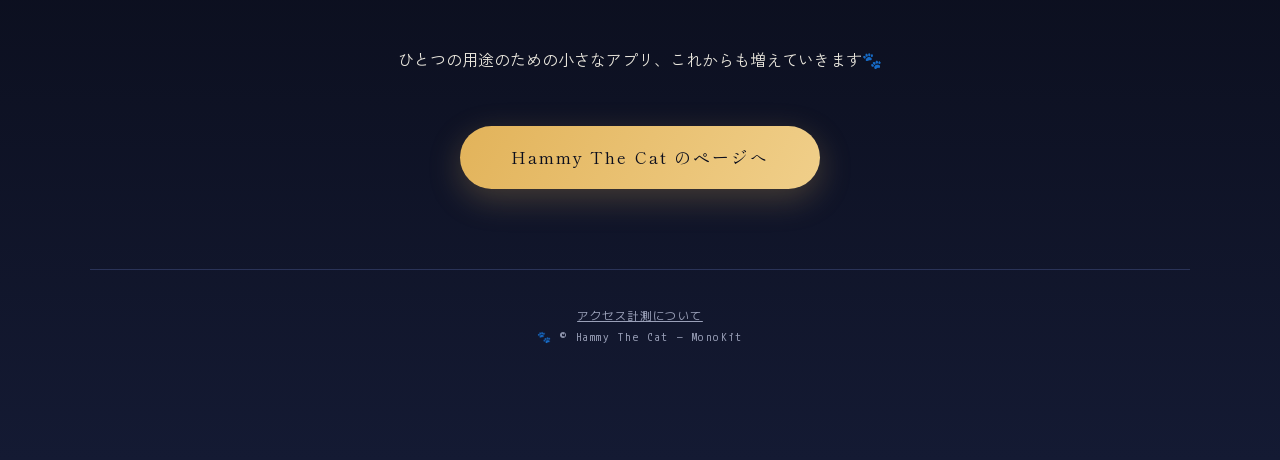
==== commit 85e0c227: "Add Goalball Stats and refresh portfolio copy - Goalball Stats Tracker (live on the App Store) gets " ====
--- a/monokit/index.html
+++ b/monokit/index.html
@@ -4,11 +4,11 @@
 <meta charset="UTF-8">
 <meta name="viewport" content="width=device-width, initial-scale=1.0">
 <title>MonoKit — One App. One Purpose.</title>
-<meta name="description" content="MonoKit — 大きなソフトでは拾いきれない、ひとつの用途のための小さなiPhoneアプリたち。Pitch Chart・べんとうナビ・Field Hockey Stats・Netball Stats。">
+<meta name="description" content="MonoKit — 大きなソフトでは拾いきれない、ひとつの用途のための小さなiPhoneアプリたち。Pitch Chart・べんとうナビ・Field Hockey Stats・Netball Stats・Goalball Stats。">
 <link rel="preconnect" href="https://fonts.googleapis.com">
 <link rel="preconnect" href="https://fonts.gstatic.com" crossorigin>
 <link href="https://fonts.googleapis.com/css2?family=Shippori+Mincho:wght@500;600;700;800&family=Zen+Kaku+Gothic+New:wght@400;500;700&family=M+PLUS+1+Code:wght@400;500&display=swap" rel="stylesheet">
-<link rel="stylesheet" href="../assets/site.css">
+<link rel="stylesheet" href="../assets/site.css?v=20261021">
 </head>
 <body>
 
@@ -22,7 +22,7 @@
     <h1 class="brand-title" data-fit="16">MonoKit — One App. One Purpose.</h1>
     <p class="brand-sub">Small, focused apps for needs too specific for big software.</p>
     <p class="mk-lead" data-en="Tiny iPhone apps, each built for exactly one job — made at night in Kyushu, Japan.">ひとつの用途のためだけに作った、小さなiPhoneアプリたち。九州の夜から届けています。</p>
-    <p class="mk-count" data-en="4 apps on the App Store">4 apps on the App Store</p>
+    <p class="mk-count" data-en="5 apps on the App Store">5 apps on the App Store</p>
   </div>
 </section>
 
@@ -162,6 +162,40 @@
         <div class="phone-row">
           <div class="phone tilt-l"><img src="../assets/img/nb-shot-live.png" alt="Netball Stats ライブ記録画面 — 選手タイルとスコア" loading="lazy"></div>
           <div class="phone tilt-r"><img src="../assets/img/nb-shot-events.png" alt="Netball Stats イベント選択 — Goal・Miss・Interceptなどのボタン" loading="lazy"></div>
+        </div>
+      </div>
+    </div>
+  </div></div>
+
+  <div class="hslide" id="goalball-stats"><div class="wrap">
+    <div class="app-block fade-in" style="--ab:#5b8def">
+      <div class="app-info">
+        <div class="app-head">
+          <div class="app-icon"><img src="../assets/img/gb-icon.png" alt="Goalball Stats アプリアイコン — 紺色のコートにボールと棒グラフ"></div>
+          <div>
+            <h2 class="app-name" data-fit="21">Goalball Stats</h2>
+            <span class="app-tagline" data-fit="8">Fastest Goalball Stat Tracker</span>
+          </div>
+        </div>
+        <div class="badges">
+          <span class="badge gold" data-en="On the App Store">App Store 公開中</span>
+          <span class="badge" data-en="Free · worldwide">無料・世界配信</span>
+          <span class="badge" data-en="iPhone &amp; iPad">iPhone / iPad</span>
+        </div>
+        <p class="app-desc" data-en="The fastest way to track goalball stats courtside. Record &#8220;Player &#8594; Event&#8221; in two taps — goals, throws, blocks and penalties — and every stat is derived automatically.">ゴールボールのスタッツをコートサイドで最速記録するiPhone/iPadアプリ。「選手→イベント」の2タップで、ゴール・スロー・ブロック・ペナルティを試合を見ながら記録できます。</p>
+        <ul class="app-feats">
+          <li data-en="Two taps per play: pick the player, pick the event — done">試合中の操作は2タップだけ。選手を選んで、イベントを選んで、終わり</li>
+          <li data-en="Built for goalball: three players, two halves">3人制・前後半(H1/H2)のゴールボールに合わせたイベント設計</li>
+          <li data-en="Individual and team penalties are logged separately, so you can see who gave away the penalty throw">個人の反則とチームの反則を分けて記録。誰がペナルティスローを与えたかが分かる</li>
+          <li data-en="Scoring %, blocks and opponent throws aggregate automatically">得点率・ブロック数・相手のスロー数などを自動集計</li>
+          <li data-en="No login, no cloud, fully offline courtside">ログイン不要・完全オフライン。コートサイドでそのまま使える</li>
+        </ul>
+        <a class="app-cta" href="https://apps.apple.com/app/goalball-stats-tracker/id6813879614" target="_blank" rel="noopener noreferrer" data-en="View on the App Store">App Storeで見る</a>
+      </div>
+      <div class="app-visual">
+        <div class="phone-row">
+          <div class="phone tilt-l"><img src="../assets/img/gb-shot-live.png" alt="Goalball Stats ライブ記録画面 — 選手タイルとスコア" loading="lazy"></div>
+          <div class="phone tilt-r"><img src="../assets/img/gb-shot-events.png" alt="Goalball Stats イベント選択 — Goal・Throw・Block・Penaltyのボタン" loading="lazy"></div>
         </div>
       </div>
     </div>
@@ -189,6 +223,6 @@
 <div id="fireflies" aria-hidden="true"></div>
 
 <script src="../assets/site.js"></script>
-<script src="../assets/workdesk-tracker.js" defer></script>
+<script src="../assets/workdesk-tracker.js?v=20261021" defer></script>
 </body>
 </html>
--- a/assets/site.css
+++ b/assets/site.css
@@ -380,10 +380,11 @@
 
 /* ---- ポートフォリオ側: MonoKit 要約カード ---- */
 .mk-grid{
-  display:grid;grid-template-columns:repeat(auto-fit,minmax(230px,1fr));gap:1.1rem;
+  display:flex;flex-wrap:wrap;justify-content:center;gap:1.1rem;
   max-width:1100px;margin:0 auto;
 }
 .mk-card{
+  flex:0 1 300px;min-width:0;
   display:flex;align-items:center;gap:1rem;text-decoration:none;
   padding:1.1rem 1.2rem;border-radius:18px;
   background:var(--indigo);border:1px solid var(--line);
@@ -682,3 +683,15 @@
   html{scroll-behavior:auto}
   .fade-in{opacity:1;transform:none}
 }
+
+.ds-periods{display:grid;grid-template-columns:repeat(2,minmax(0,1fr));gap:1.2rem;margin:2.6rem auto 0;max-width:1000px;text-align:center}
+.ds-period{padding:1.8rem 1rem;border:1px solid var(--line);border-radius:18px;background:linear-gradient(145deg,rgba(229,181,88,.055),rgba(11,14,29,.3));min-width:0}
+.ds-period-tag{font-family:var(--mono);font-size:.7rem;letter-spacing:.25em;color:var(--gold);margin-bottom:.45rem}
+.ds-period h3{font-family:var(--display);font-size:1.4rem;color:var(--moon)}
+.ds-period .ds-metrics{grid-template-columns:repeat(2,minmax(0,1fr));margin-top:1.5rem;max-width:none}
+.ds-period .ds-metric{padding:.4rem .5rem;border-top:0}
+.ds-period .ds-metric+.ds-metric{border-left:1px solid var(--line)}
+.ds-period .ds-metric dd{font-size:clamp(2.5rem,5vw,3.8rem);margin:0}
+.ds-period .ds-metric dt{font-size:.62rem;letter-spacing:.13em}
+.ds-period .ds-countries{margin-top:1.4rem}.ds-ads{font-family:var(--mono);letter-spacing:.18em;font-size:.75rem;color:var(--gold);margin-top:1rem}
+@media(max-width:640px){.ds-periods{grid-template-columns:1fr;gap:1rem}.ds-period{padding:1.4rem .8rem}.ds-period .ds-metrics{max-width:100%}}
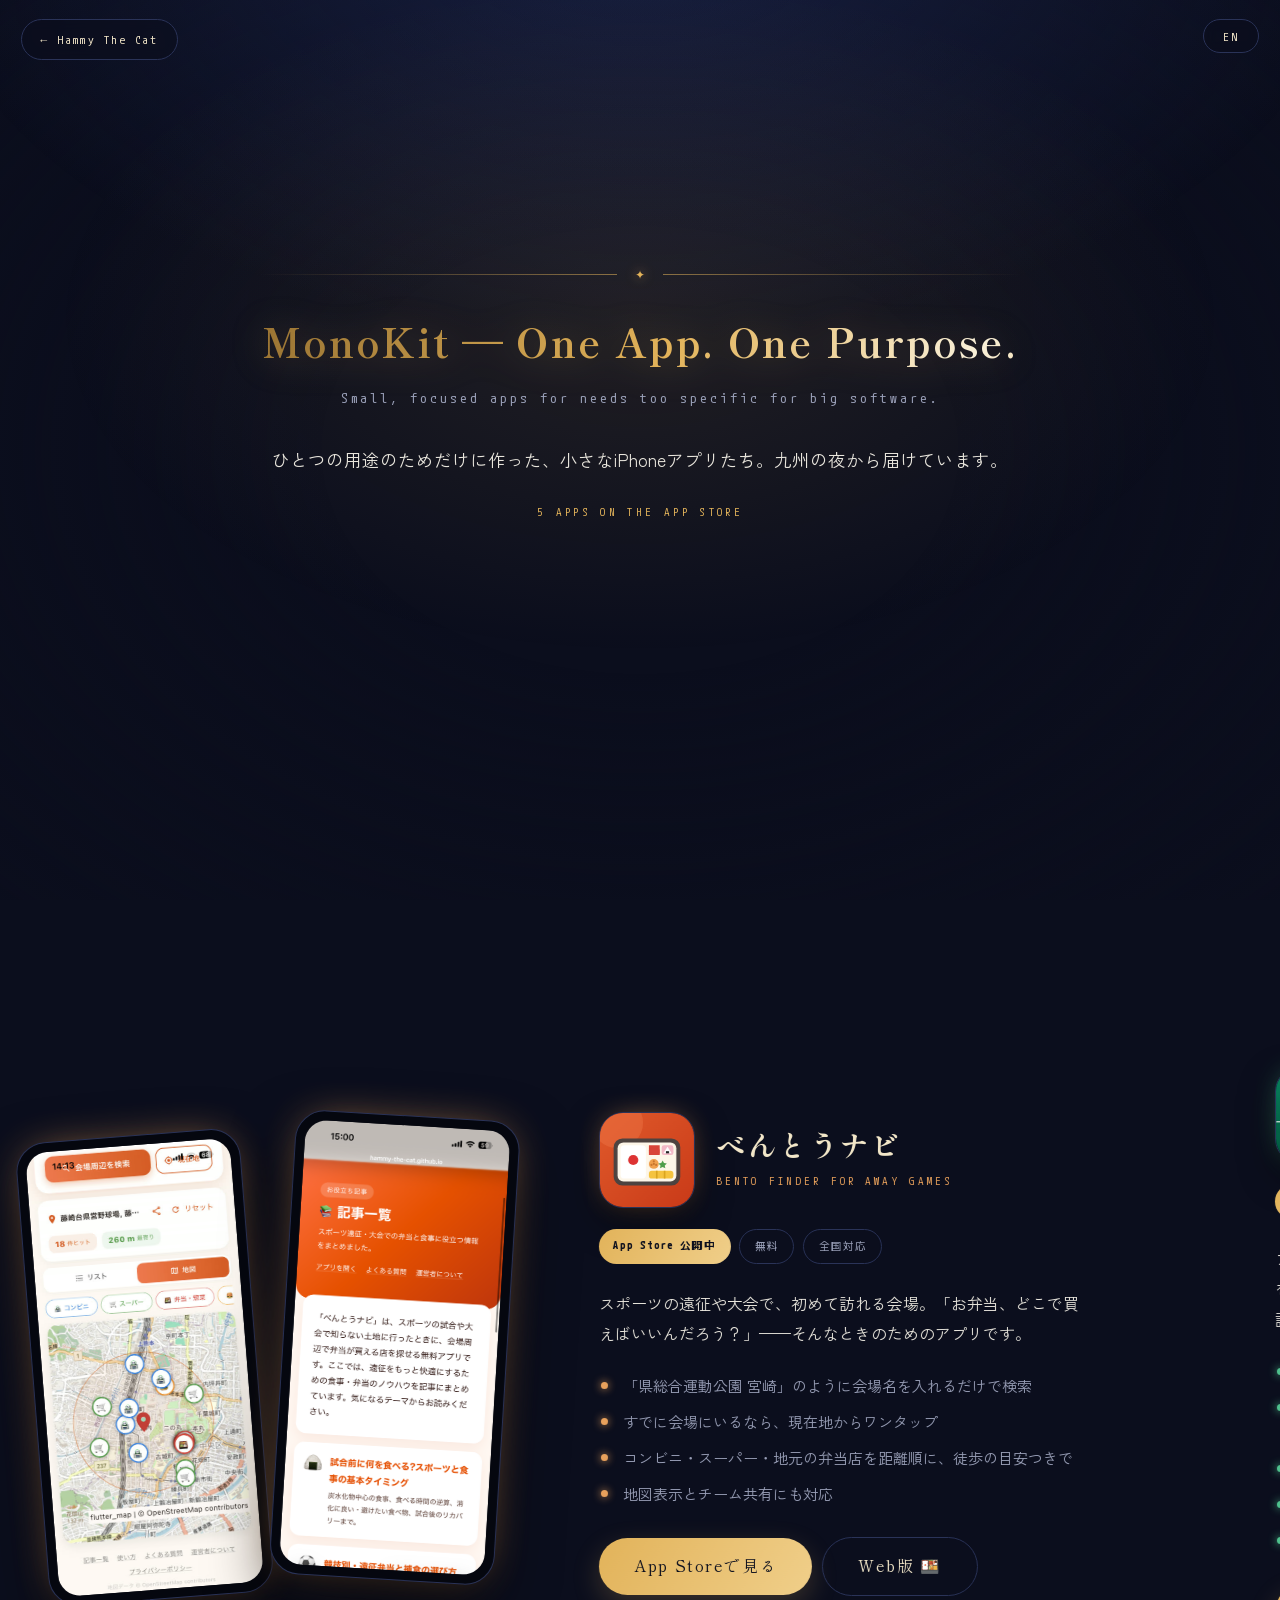
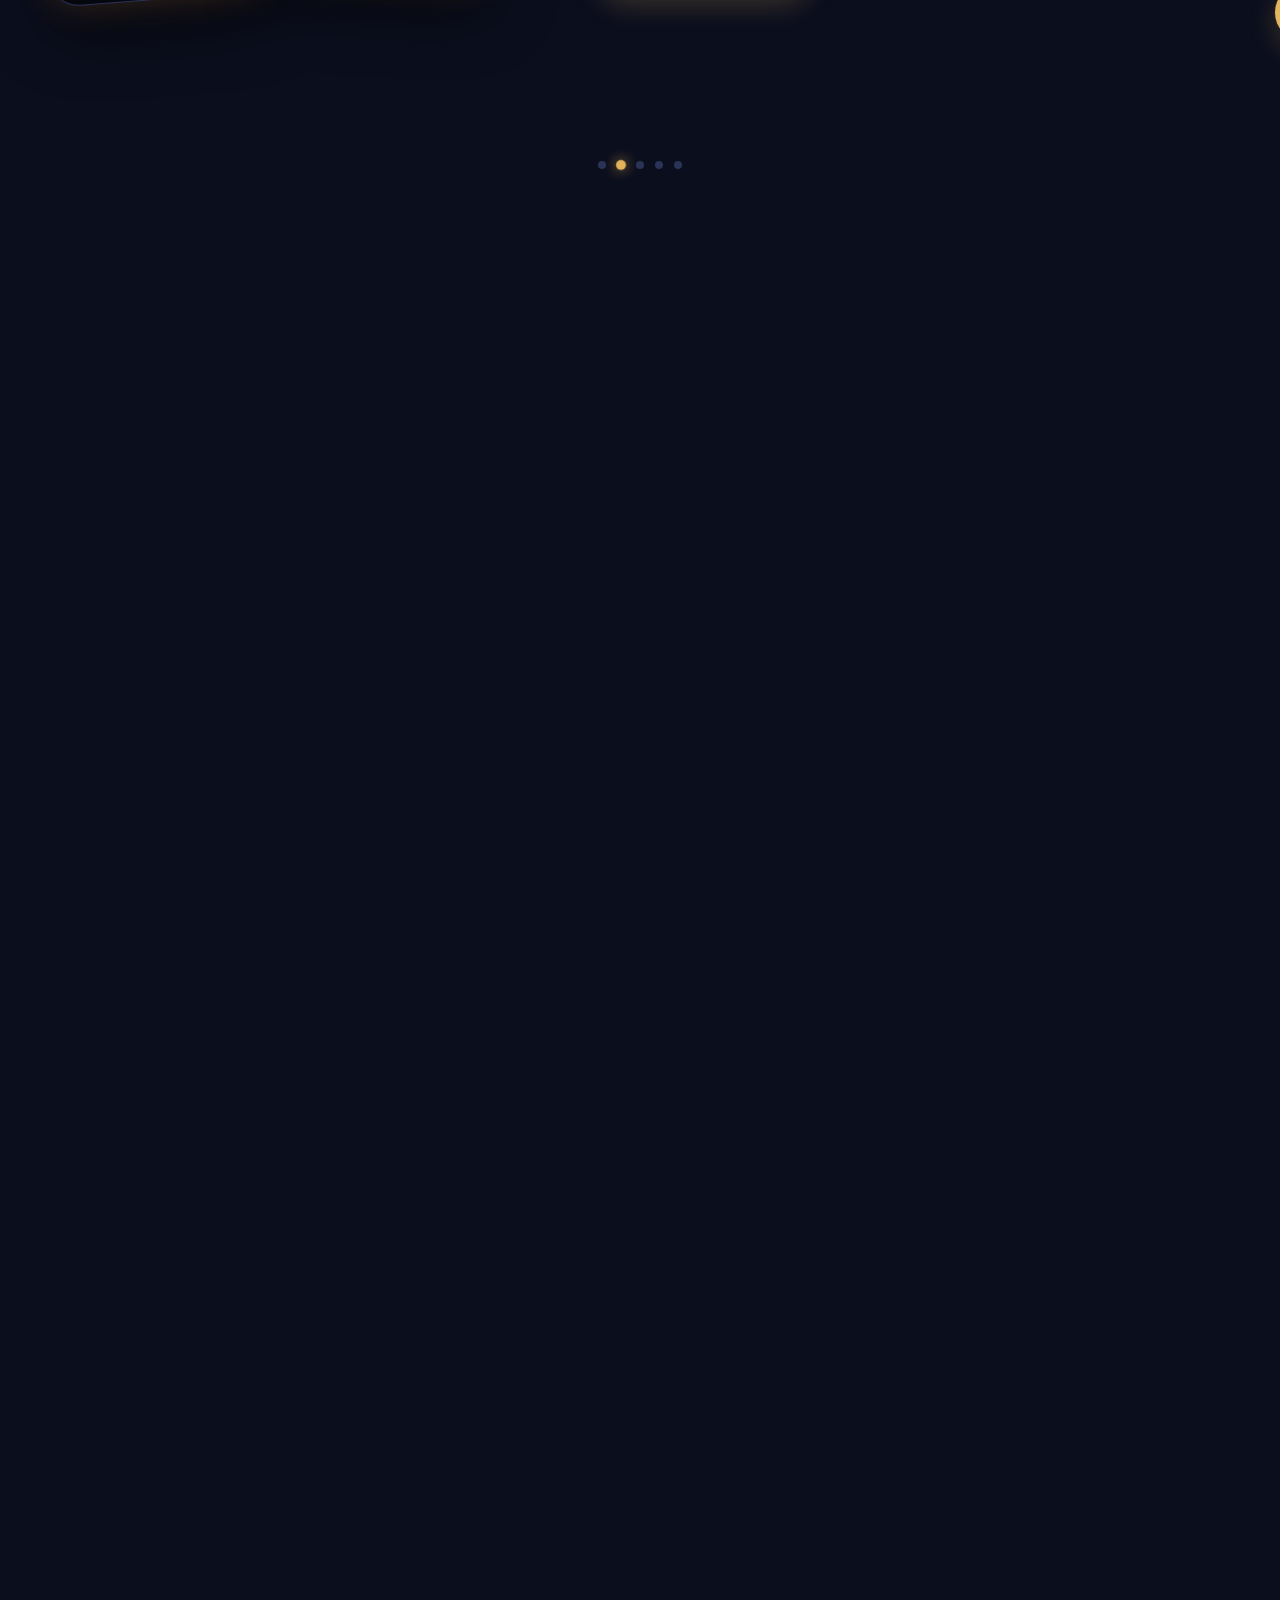
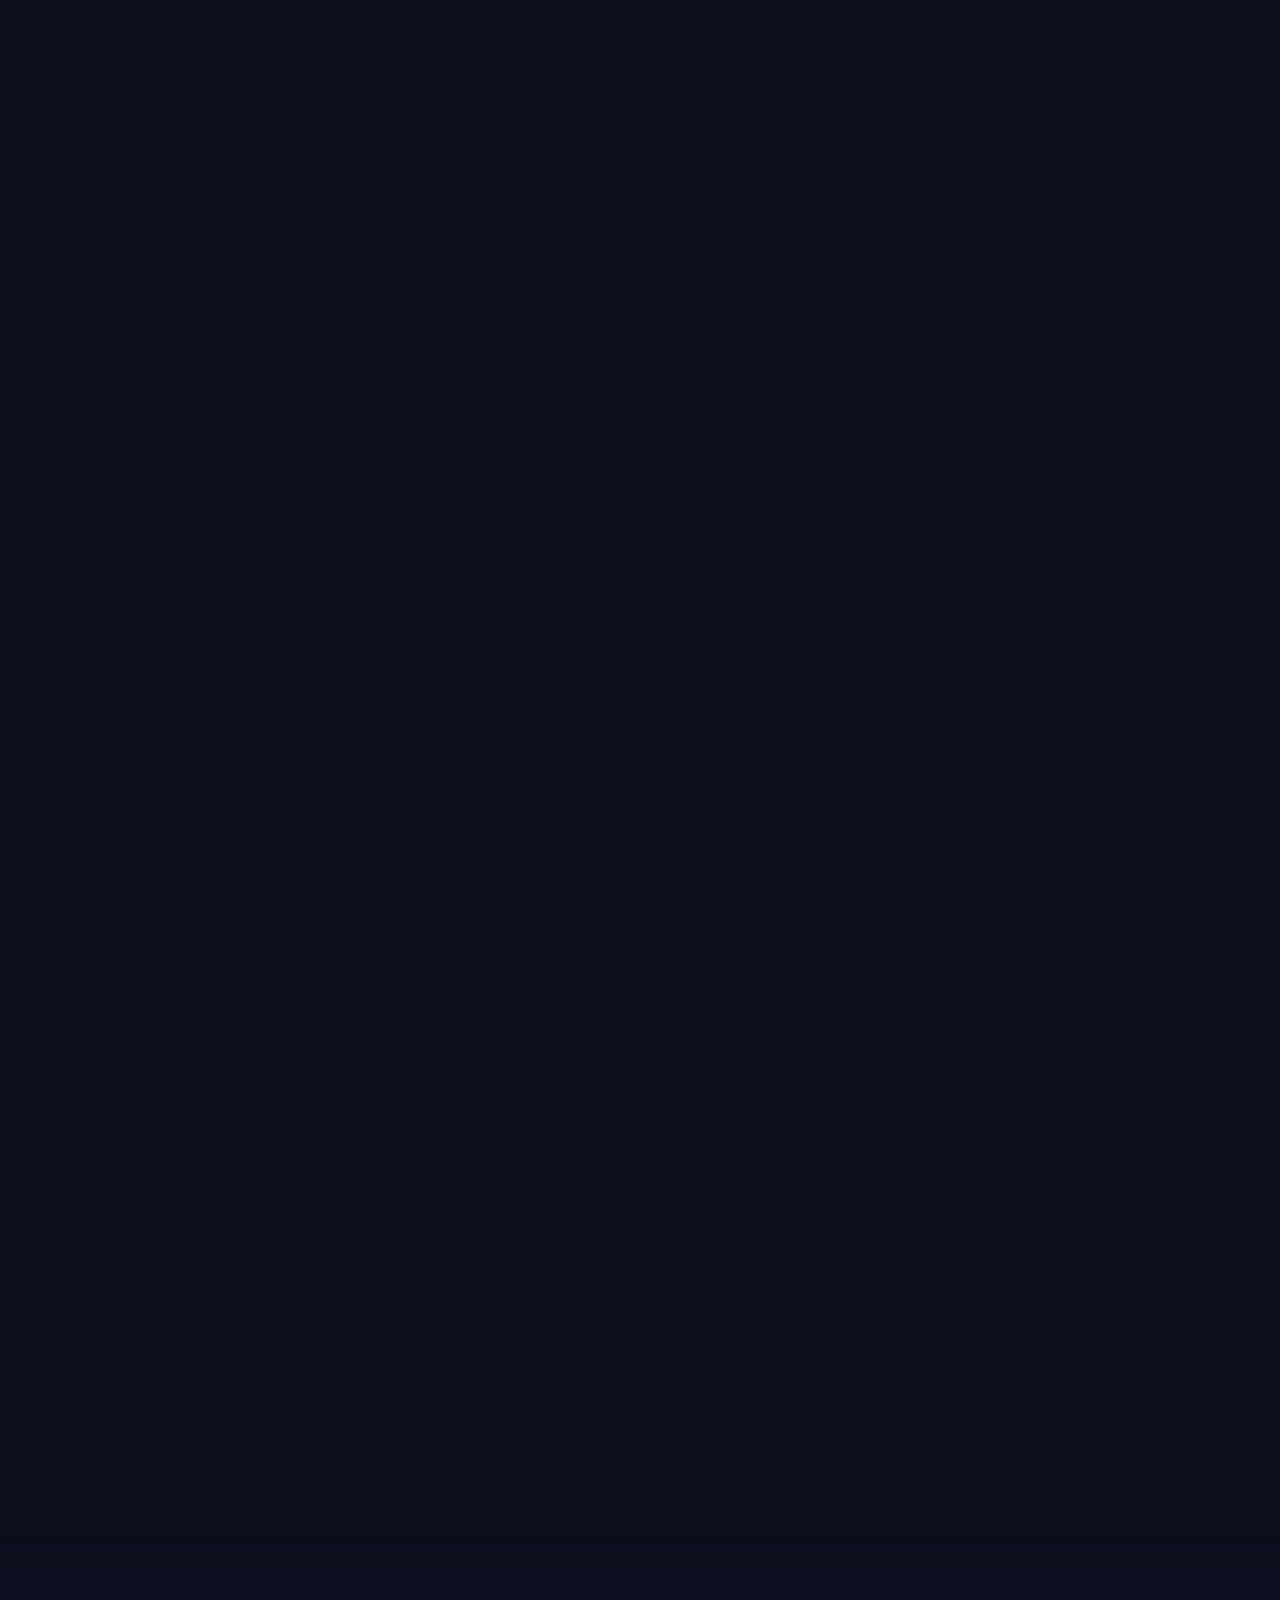
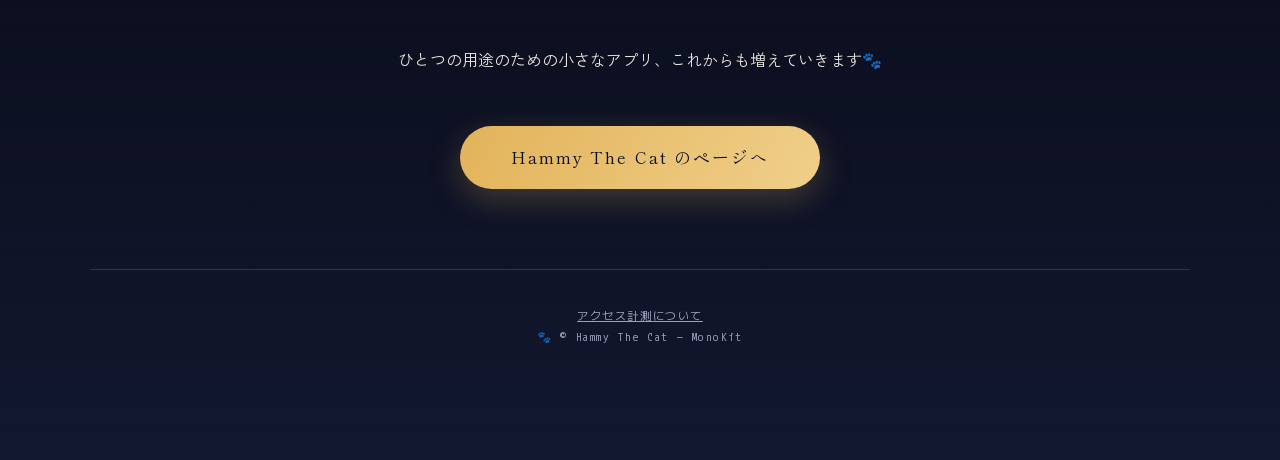
==== commit 80692cbe: "Play the MonoKit eyecatch faintly behind the MonoKit page A fixed full-screen layer shows the eyecat" ====
--- a/monokit/index.html
+++ b/monokit/index.html
@@ -8,9 +8,16 @@
 <link rel="preconnect" href="https://fonts.googleapis.com">
 <link rel="preconnect" href="https://fonts.gstatic.com" crossorigin>
 <link href="https://fonts.googleapis.com/css2?family=Shippori+Mincho:wght@500;600;700;800&family=Zen+Kaku+Gothic+New:wght@400;500;700&family=M+PLUS+1+Code:wght@400;500&display=swap" rel="stylesheet">
-<link rel="stylesheet" href="../assets/site.css?v=20261021">
+<link rel="stylesheet" href="../assets/site.css?v=20261026">
 </head>
-<body>
+<body class="mk-page">
+
+<!-- 背景のアイキャッチ動画（薄く表示。ページ読込後にJSで読み込み開始） -->
+<div class="mk-bgvideo" aria-hidden="true">
+  <video id="mkBgVideo" muted loop playsinline preload="none"
+    data-land="../assets/video/monokit-bg-16x9.mp4" data-port="../assets/video/monokit-bg-9x16.mp4"
+    data-poster-land="../assets/video/monokit-bg-16x9.jpg" data-poster-port="../assets/video/monokit-bg-9x16.jpg"></video>
+</div>
 
 <a class="mk-nav" href="../" data-en="← Hammy The Cat">← Hammy The Cat</a>
 <button class="lang-toggle" id="langToggle" type="button" aria-label="Switch language / 言語を切り替え">EN</button>
@@ -207,7 +214,7 @@
   </div>
 </section>
 
-<section class="contact" style="background:linear-gradient(var(--ink),var(--indigo))">
+<section class="contact mk-end">
   <div class="wrap">
     <p class="msg-jp fade-in" data-en="More small, focused apps are on the way 🐾">ひとつの用途のための小さなアプリ、これからも増えていきます🐾</p>
     <div class="cta-row fade-in">
@@ -222,7 +229,7 @@
 
 <div id="fireflies" aria-hidden="true"></div>
 
-<script src="../assets/site.js"></script>
+<script src="../assets/site.js?v=20261026"></script>
 <script src="../assets/workdesk-tracker.js?v=20261021" defer></script>
 </body>
 </html>
--- a/assets/site.css
+++ b/assets/site.css
@@ -416,6 +416,24 @@
     radial-gradient(1200px 700px at 50% -10%, #1d2750 0%, transparent 60%),
     var(--ink);
 }
+/* MonoKitページ: 背景のアイキャッチ動画（画面に固定して薄く表示） */
+.mk-bgvideo{position:fixed;inset:0;pointer-events:none;overflow:hidden}
+.mk-bgvideo video{
+  width:100%;height:100%;object-fit:cover;display:block;
+  opacity:0;transition:opacity 1.6s ease;
+}
+.mk-bgvideo video.on{opacity:.24}
+.mk-bgvideo::after{
+  content:"";position:absolute;inset:0;
+  background:radial-gradient(ellipse at center, rgba(11,14,29,0) 35%, rgba(11,14,29,.75) 100%);
+}
+.mk-page .mk-hero{
+  background:
+    radial-gradient(900px 520px at 50% 40%, rgba(226,179,90,.10), transparent 65%),
+    radial-gradient(1200px 700px at 50% -10%, rgba(29,39,80,.7) 0%, transparent 60%);
+}
+.mk-page .apps{background:transparent}
+.mk-page .mk-end{background:linear-gradient(rgba(11,14,29,0),rgba(20,26,51,.85))}
 .mk-hero .brand-lockup{margin-bottom:0;width:100%;min-width:0}
 .mk-hero .brand-title{font-size:clamp(1.8rem,5vw,3.4rem)}
 .mk-lead{margin-top:2rem;color:var(--text);font-size:clamp(.95rem,2.2vw,1.1rem)}
